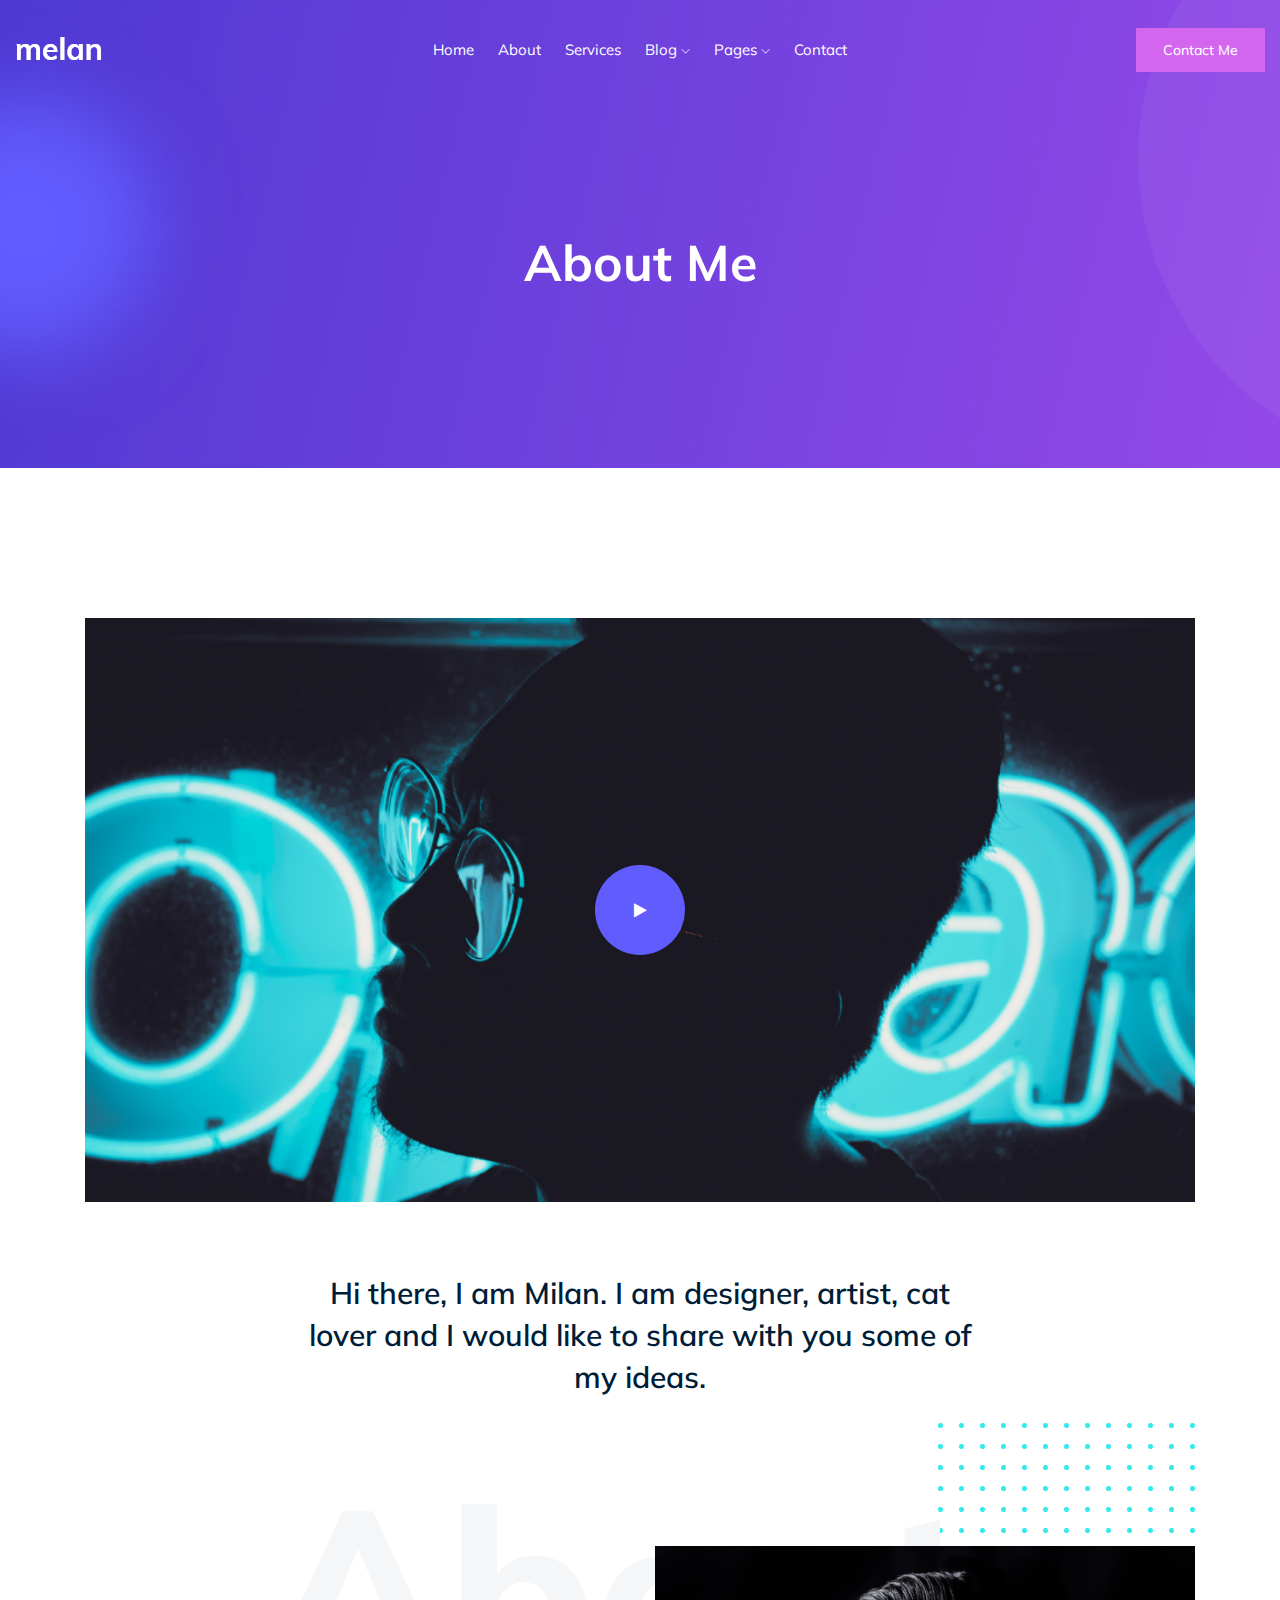
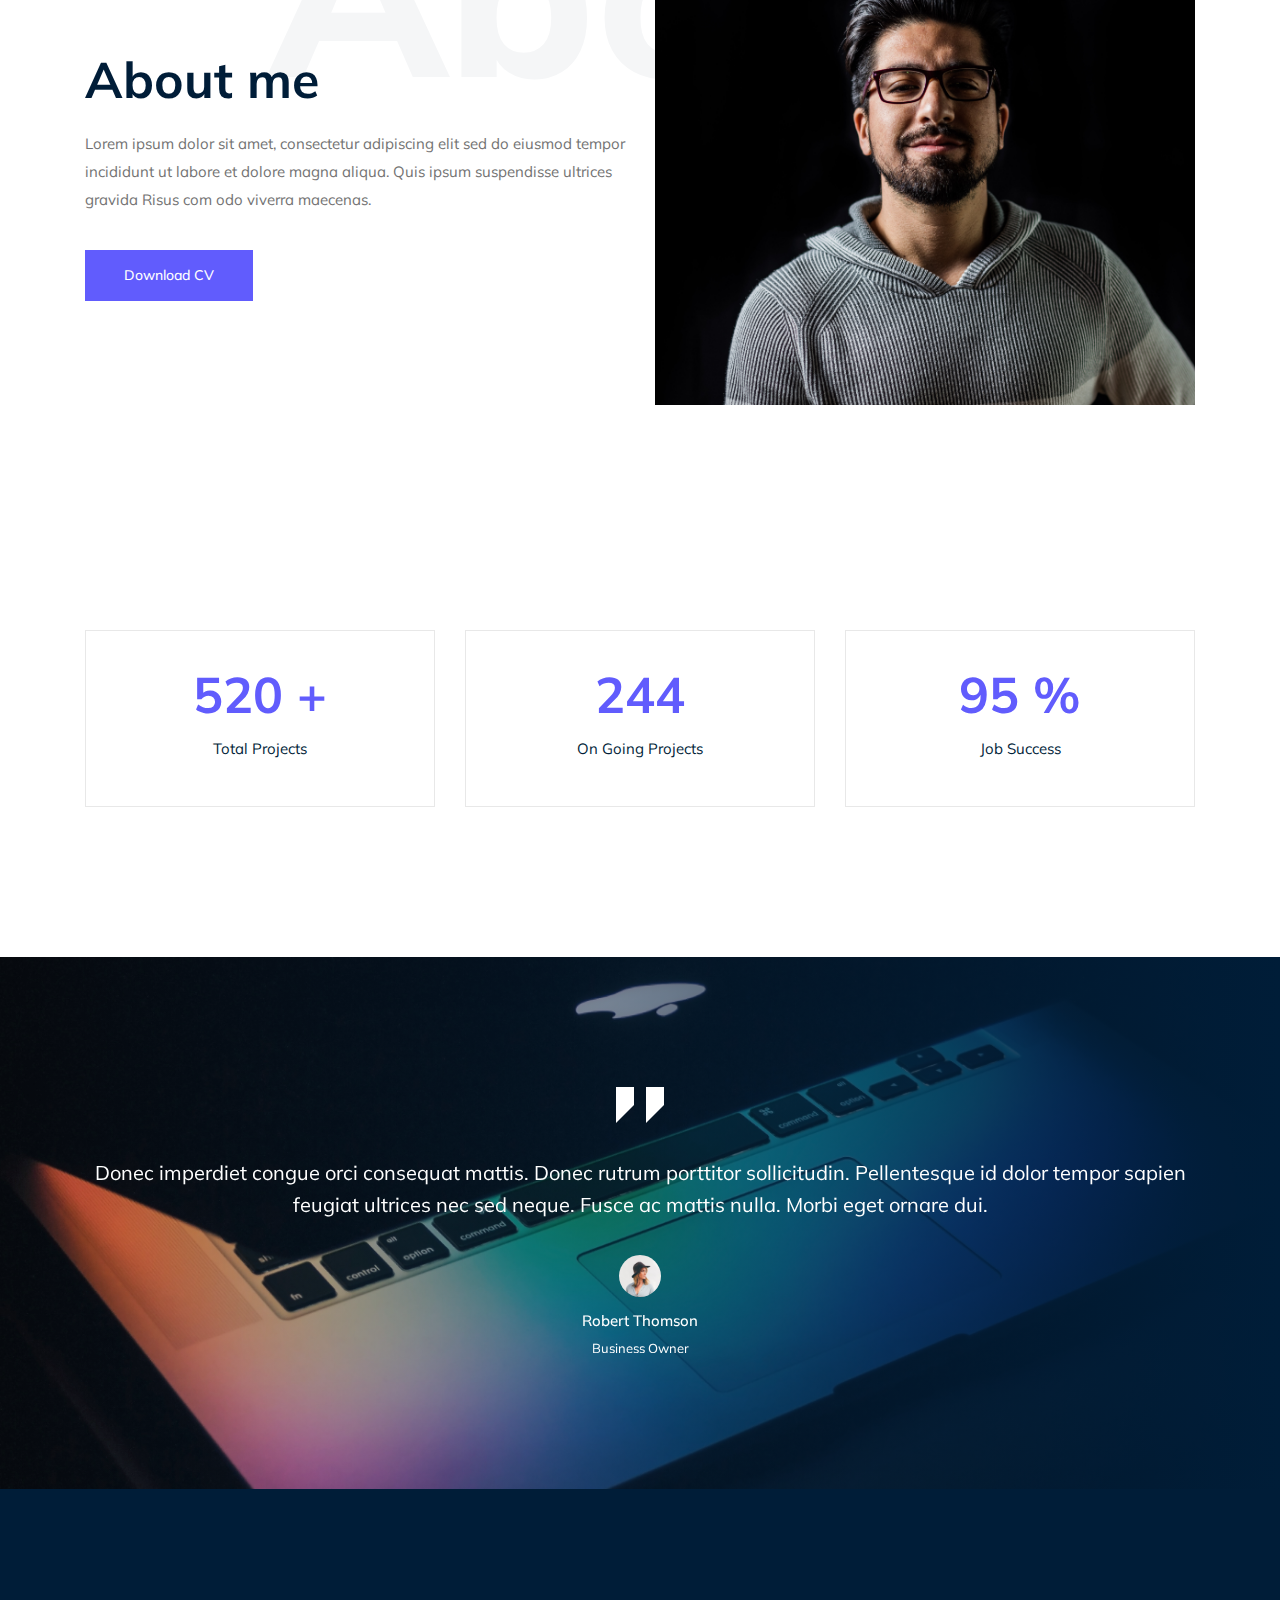
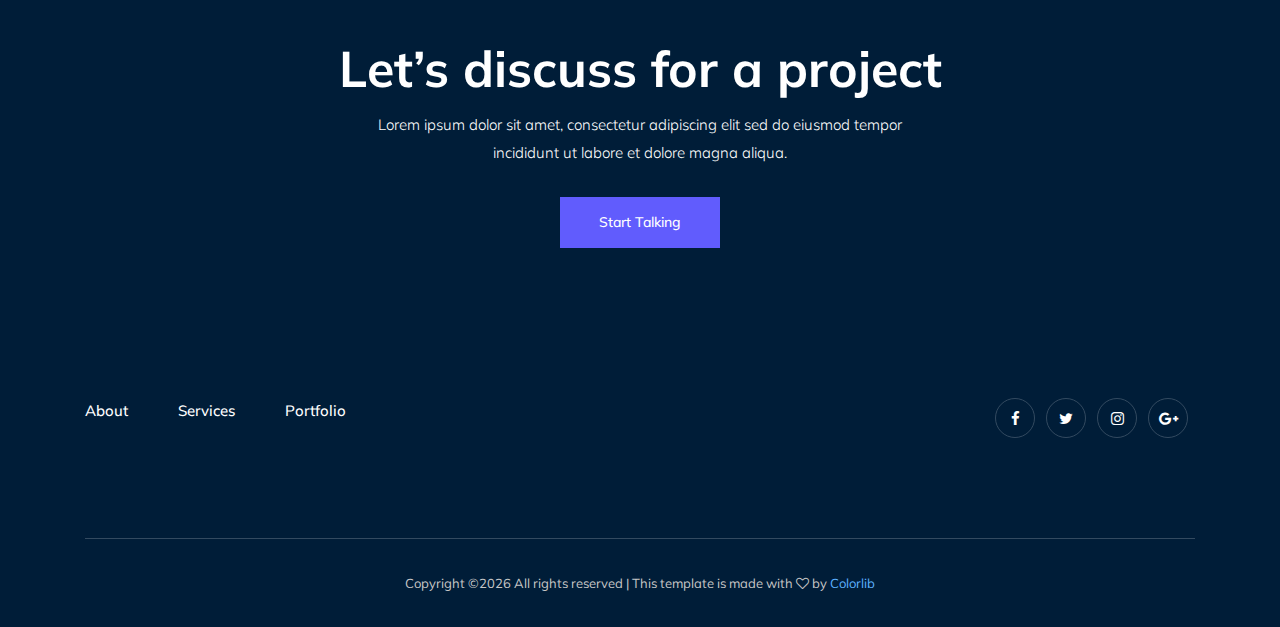
==== about.html @ 7913ae7e "First commit : No changes made" ====
<!doctype html>
<html class="no-js" lang="zxx">

<head>
    <meta charset="utf-8">
    <meta http-equiv="x-ua-compatible" content="ie=edge">
    <title>Melan</title>
    <meta name="description" content="">
    <meta name="viewport" content="width=device-width, initial-scale=1">

    <!-- <link rel="manifest" href="site.webmanifest"> -->
    <!-- Place favicon.ico in the root directory -->

    <!-- CSS here -->
    <link rel="stylesheet" href="css/bootstrap.min.css">
    <link rel="stylesheet" href="css/owl.carousel.min.css">
    <link rel="stylesheet" href="css/magnific-popup.css">
    <link rel="stylesheet" href="css/font-awesome.min.css">
    <link rel="stylesheet" href="css/themify-icons.css">
    <link rel="stylesheet" href="css/nice-select.css">
    <link rel="stylesheet" href="css/flaticon.css">
    <link rel="stylesheet" href="css/gijgo.css">
    <link rel="stylesheet" href="css/animate.min.css">
    <link rel="stylesheet" href="css/slick.css">
    <link rel="stylesheet" href="css/slicknav.css">
    <link rel="stylesheet" href="css/style.css">
    <!-- <link rel="stylesheet" href="css/responsive.css"> -->
</head>

<body>
    <!--[if lte IE 9]>
            <p class="browserupgrade">You are using an <strong>outdated</strong> browser. Please <a href="https://browsehappy.com/">upgrade your browser</a> to improve your experience and security.</p>
        <![endif]-->

    <!-- header-start -->
    <header>
        <div class="header-area ">
            <div id="sticky-header" class="main-header-area">
                <div class="container-fluid">
                    <div class="row align-items-center">
                        <div class="col-xl-3 col-lg-2">
                            <div class="logo">
                                <a href="index.html">
                                    <img src="img/logo.png" alt="">
                                </a>
                            </div>
                        </div>
                        <div class="col-xl-6 col-lg-7">
                            <div class="main-menu  d-none d-lg-block">
                                <nav>
                                    <ul id="navigation">
                                        <li><a class="active" href="index.html">home</a></li>
                                        <li><a href="about.html">About</a></li>
                                        <li><a href="services.html">Services</a></li>
                                        <li><a href="#">blog <i class="ti-angle-down"></i></a>
                                            <ul class="submenu">
                                                <li><a href="blog.html">blog</a></li>
                                                <li><a href="single-blog.html">single-blog</a></li>
                                            </ul>
                                        </li>
                                        <li><a href="#">pages <i class="ti-angle-down"></i></a>
                                            <ul class="submenu">
                                                 <li><a href="elements.html">elements</a></li>
                                            </ul>
                                        </li>
                                        <li><a href="contact.html">Contact</a></li>
                                    </ul>
                                </nav>
                            </div>
                        </div>
                        <div class="col-xl-3 col-lg-3 d-none d-lg-block">
                            <div class="Appointment">
                                <div class="book_btn d-none d-lg-block">
                                    <a  href="#">Contact Me</a>
                                </div>
                            </div>
                        </div>
                        <div class="col-12">
                            <div class="mobile_menu d-block d-lg-none"></div>
                        </div>
                    </div>

                </div>
            </div>
        </div>
    </header>
    <!-- header-end -->

    <!-- bradcam_area  -->
    <div class="bradcam_area bradcam_bg_1">
        <div class="container">
            <div class="row">
                <div class="col-xl-12">
                    <div class="bradcam_text text-center">
                        <h3>About Me</h3>
                    </div>
                </div>
            </div>
        </div>
    </div>
    <!-- /bradcam_area  -->

    <div class="video_area">
        <div class="container">
            <div class="row">
                <div class="col-xl-12">
                    <div class="video_wrap">
                        <div class="thumb">
                            <img src="img/video/video_bg.png" alt="">
                            <div class="video_icon">
                                <a class="popup-video" href="https://www.youtube.com/watch?v=1Prw90PRiJE"> <i class="fa fa-play"></i> </a>
                            </div>
                        </div>
                        <div class="video_text text-center">
                            <p>Hi there, I am Milan. I am designer, artist, cat  <br>
                                lover and I would like to share with you some of <br> 
                                my ideas.</p>
                        </div>
                    </div>
                </div>
            </div>
        </div>
    </div>


    <!-- about_me  -->
    <div class="about_me">
        <div class="about_large_title d-none d-lg-block">
                About
        </div>
        <div class="container">
            <div class="row align-items-center">
                <div class="col-xl-6 col-md-6">
                    <div class="about_e_details">
                        <h3>About me</h3>
                        <p>Lorem ipsum dolor sit amet, consectetur adipiscing elit sed do eiusmod tempor incididunt ut labore et dolore magna aliqua. Quis ipsum suspendisse ultrices gravida Risus com odo viverra maecenas.</p>
                        <div class="download_cv">
                            <a class="boxed-btn3" href="#">Download CV</a>
                        </div>
                    </div>
                </div>
                <div class="col-xl-6 col-md-6">
                    <div class="about_img">
                        <div class="color_pattern d-none d-lg-block">
                            <img src="img/about/color_grid.png" alt="">
                        </div>
                        <div class="my_Pic">
                                <img src="img/about/about.png" alt="">
                        </div>
                    </div>
                </div>
            </div>
        </div>
    </div>
    <!--/ about_me  -->

    <div class="counter_area">
        <div class="container">
            <div class="row">
                <div class="col-xl-4 col-md-4">
                    <div class="single_counter text-center">
                        <h3>
                            <span class="counter" >520 </span><span>+</span>
                        </h3>
                        <p>Total Projects</p>
                    </div>
                </div>
                <div class="col-xl-4 col-md-4">
                    <div class="single_counter text-center">
                        <h3>
                            <span class="counter">244 </span>
                        </h3>
                        <p>On Going Projects</p>
                    </div>
                </div>
                <div class="col-xl-4 col-md-4">
                    <div class="single_counter text-center">
                        <h3>
                            <span class="counter">95 </span> <span>%</span>
                        </h3>
                        <p>Job Success</p>
                    </div>
                </div>
            </div>
        </div>
    </div>
    <!-- testimonial_area  -->
    <div class="testimonial_area ">
            <div class="container">
                <div class="row">
                    <div class="col-xl-12">
                        <div class="testmonial_active owl-carousel">
                            <div class="single_carousel">
                                    <div class="single_testmonial text-center">
                                            <div class="quote">
                                                <img src="img/testmonial/quote.svg" alt="">
                                            </div>
                                            <p>Donec imperdiet congue orci consequat mattis. Donec rutrum porttitor <br> 
                                                    sollicitudin. Pellentesque id dolor tempor sapien feugiat ultrices nec sed neque.  <br>
                                                    Fusce ac mattis nulla. Morbi eget ornare dui. </p>
                                            <div class="testmonial_author">
                                                <div class="thumb">
                                                        <img src="img/testmonial/thumb.png" alt="">
                                                </div>
                                                <h3>Robert Thomson</h3>
                                                <span>Business Owner</span>
                                            </div>
                                        </div>
                            </div>
                            <div class="single_carousel">
                                    <div class="single_testmonial text-center">
                                            <div class="quote">
                                                <img src="img/testmonial/quote.svg" alt="">
                                            </div>
                                            <p>Donec imperdiet congue orci consequat mattis. Donec rutrum porttitor <br> 
                                                    sollicitudin. Pellentesque id dolor tempor sapien feugiat ultrices nec sed neque.  <br>
                                                    Fusce ac mattis nulla. Morbi eget ornare dui. </p>
                                            <div class="testmonial_author">
                                                <div class="thumb">
                                                        <img src="img/testmonial/thumb.png" alt="">
                                                </div>
                                                <h3>Robert Thomson</h3>
                                                <span>Business Owner</span>
                                            </div>
                                        </div>
                            </div>
                            <div class="single_carousel">
                                    <div class="single_testmonial text-center">
                                            <div class="quote">
                                                <img src="img/testmonial/quote.svg" alt="">
                                            </div>
                                            <p>Donec imperdiet congue orci consequat mattis. Donec rutrum porttitor <br> 
                                                    sollicitudin. Pellentesque id dolor tempor sapien feugiat ultrices nec sed neque.  <br>
                                                    Fusce ac mattis nulla. Morbi eget ornare dui. </p>
                                            <div class="testmonial_author">
                                                <div class="thumb">
                                                        <img src="img/testmonial/thumb.png" alt="">
                                                </div>
                                                <h3>Robert Thomson</h3>
                                                <span>Business Owner</span>
                                            </div>
                                        </div>
                            </div>
                        </div>
                    </div>
                </div>
            </div>
        </div>
        <!-- /testimonial_area  -->
    
    <div class="discuss_projects">
        <div class="container">
            <div class="row">
                <div class="col-xl-12">
                    <div class="project_text text-center">
                        <h3>Let’s discuss for a project</h3>
                        <p>Lorem ipsum dolor sit amet, consectetur adipiscing elit sed do eiusmod tempor <br> incididunt ut labore et dolore magna aliqua.</p>
                        <a class="boxed-btn3" href="#">Start Talking</a>
                    </div>
                </div>
            </div>
        </div>
    </div>

    <!-- footer start -->
    <footer class="footer">
        <div class="footer_top">
            <div class="container">
                <div class="row">
                    <div class="col-xl-6 col-md-6">
                        <div class="menu_links">
                            <ul>
                                <li><a href="#">About</a></li>
                                <li><a href="#">Services</a></li>
                                <li><a href="#">Portfolio</a></li>
                            </ul>
                        </div>
                    </div>
                    <div class="col-xl-6 col-md-6">
                        <div class="socail_links">
                            <ul>
                                <li><a href="#"> <i class="fa fa-facebook"></i> </a></li>
                                <li><a href="#"> <i class="fa fa-twitter"></i> </a></li>
                                <li><a href="#"> <i class="fa fa-instagram"></i> </a></li>
                                <li><a href="#"> <i class="fa fa-google-plus"></i> </a></li>
                            </ul>
                        </div>
                    </div>
                </div>
            </div>
        </div>
        <div class="copy-right_text">
            <div class="container">
                <div class="footer_border"></div>
                <div class="row">
                    <div class="col-xl-12">
                        <p class="copy_right text-center">
                            <!-- Link back to Colorlib can't be removed. Template is licensed under CC BY 3.0. -->
Copyright &copy;<script>document.write(new Date().getFullYear());</script> All rights reserved | This template is made with <i class="fa fa-heart-o" aria-hidden="true"></i> by <a href="https://colorlib.com" target="_blank">Colorlib</a>
<!-- Link back to Colorlib can't be removed. Template is licensed under CC BY 3.0. -->
                        </p>
                    </div>
                </div>
            </div>
        </div>
    </footer>
    <!--/ footer end  -->

    <!-- JS here -->
    <script src="js/vendor/modernizr-3.5.0.min.js"></script>
    <script src="js/vendor/jquery-1.12.4.min.js"></script>
    <script src="js/popper.min.js"></script>
    <script src="js/bootstrap.min.js"></script>
    <script src="js/owl.carousel.min.js"></script>
    <script src="js/isotope.pkgd.min.js"></script>
    <script src="js/ajax-form.js"></script>
    <script src="js/waypoints.min.js"></script>
    <script src="js/jquery.counterup.min.js"></script>
    <script src="js/imagesloaded.pkgd.min.js"></script>
    <script src="js/scrollIt.js"></script>
    <script src="js/jquery.scrollUp.min.js"></script>
    <script src="js/wow.min.js"></script>
    <script src="js/nice-select.min.js"></script>
    <script src="js/jquery.slicknav.min.js"></script>
    <script src="js/jquery.magnific-popup.min.js"></script>
    <script src="js/plugins.js"></script>
    <script src="js/gijgo.min.js"></script>

    <!--contact js-->
    <script src="js/contact.js"></script>
    <script src="js/jquery.ajaxchimp.min.js"></script>
    <script src="js/jquery.form.js"></script>
    <script src="js/jquery.validate.min.js"></script>
    <script src="js/mail-script.js"></script>

    <script src="js/main.js"></script>
</body>

</html>
---- css/themify-icons.css ----
@font-face {
	font-family: 'themify';
	src:url('../fonts/themify.eot?-fvbane');
	src:url('../fonts/themify.eot?#iefix-fvbane') format('embedded-opentype'),
		url('../fonts/themify.woff?-fvbane') format('woff'),
		url('../fonts/themify.ttf?-fvbane') format('truetype'),
		url('../fonts/themify.svg?-fvbane#themify') format('svg');
	font-weight: normal;
	font-style: normal;
}

[class^="ti-"], [class*=" ti-"] {
	font-family: 'themify';
	/* speak: none; */
	font-style: normal;
	font-weight: normal;
	font-variant: normal;
	text-transform: none;
	line-height: 1;

	/* Better Font Rendering =========== */
	-webkit-font-smoothing: antialiased;
	-moz-osx-font-smoothing: grayscale;
}

.ti-wand:before {
	content: "\e600";
}
.ti-volume:before {
	content: "\e601";
}
.ti-user:before {
	content: "\e602";
}
.ti-unlock:before {
	content: "\e603";
}
.ti-unlink:before {
	content: "\e604";
}
.ti-trash:before {
	content: "\e605";
}
.ti-thought:before {
	content: "\e606";
}
.ti-target:before {
	content: "\e607";
}
.ti-tag:before {
	content: "\e608";
}
.ti-tablet:before {
	content: "\e609";
}
.ti-star:before {
	content: "\e60a";
}
.ti-spray:before {
	content: "\e60b";
}
.ti-signal:before {
	content: "\e60c";
}
.ti-shopping-cart:before {
	content: "\e60d";
}
.ti-shopping-cart-full:before {
	content: "\e60e";
}
.ti-settings:before {
	content: "\e60f";
}
.ti-search:before {
	content: "\e610";
}
.ti-zoom-in:before {
	content: "\e611";
}
.ti-zoom-out:before {
	content: "\e612";
}
.ti-cut:before {
	content: "\e613";
}
.ti-ruler:before {
	content: "\e614";
}
.ti-ruler-pencil:before {
	content: "\e615";
}
.ti-ruler-alt:before {
	content: "\e616";
}
.ti-bookmark:before {
	content: "\e617";
}
.ti-bookmark-alt:before {
	content: "\e618";
}
.ti-reload:before {
	content: "\e619";
}
.ti-plus:before {
	content: "\e61a";
}
.ti-pin:before {
	content: "\e61b";
}
.ti-pencil:before {
	content: "\e61c";
}
.ti-pencil-alt:before {
	content: "\e61d";
}
.ti-paint-roller:before {
	content: "\e61e";
}
.ti-paint-bucket:before {
	content: "\e61f";
}
.ti-na:before {
	content: "\e620";
}
.ti-mobile:before {
	content: "\e621";
}
.ti-minus:before {
	content: "\e622";
}
.ti-medall:before {
	content: "\e623";
}
.ti-medall-alt:before {
	content: "\e624";
}
.ti-marker:before {
	content: "\e625";
}
.ti-marker-alt:before {
	content: "\e626";
}
.ti-arrow-up:before {
	content: "\e627";
}
.ti-arrow-right:before {
	content: "\e628";
}
.ti-arrow-left:before {
	content: "\e629";
}
.ti-arrow-down:before {
	content: "\e62a";
}
.ti-lock:before {
	content: "\e62b";
}
.ti-location-arrow:before {
	content: "\e62c";
}
.ti-link:before {
	content: "\e62d";
}
.ti-layout:before {
	content: "\e62e";
}
.ti-layers:before {
	content: "\e62f";
}
.ti-layers-alt:before {
	content: "\e630";
}
.ti-key:before {
	content: "\e631";
}
.ti-import:before {
	content: "\e632";
}
.ti-image:before {
	content: "\e633";
}
.ti-heart:before {
	content: "\e634";
}
.ti-heart-broken:before {
	content: "\e635";
}
.ti-hand-stop:before {
	content: "\e636";
}
.ti-hand-open:before {
	content: "\e637";
}
.ti-hand-drag:before {
	content: "\e638";
}
.ti-folder:before {
	content: "\e639";
}
.ti-flag:before {
	content: "\e63a";
}
.ti-flag-alt:before {
	content: "\e63b";
}
.ti-flag-alt-2:before {
	content: "\e63c";
}
.ti-eye:before {
	content: "\e63d";
}
.ti-export:before {
	content: "\e63e";
}
.ti-exchange-vertical:before {
	content: "\e63f";
}
.ti-desktop:before {
	content: "\e640";
}
.ti-cup:before {
	content: "\e641";
}
.ti-crown:before {
	content: "\e642";
}
.ti-comments:before {
	content: "\e643";
}
.ti-comment:before {
	content: "\e644";
}
.ti-comment-alt:before {
	content: "\e645";
}
.ti-close:before {
	content: "\e646";
}
.ti-clip:before {
	content: "\e647";
}
.ti-angle-up:before {
	content: "\e648";
}
.ti-angle-right:before {
	content: "\e649";
}
.ti-angle-left:before {
	content: "\e64a";
}
.ti-angle-down:before {
	content: "\e64b";
}
.ti-check:before {
	content: "\e64c";
}
.ti-check-box:before {
	content: "\e64d";
}
.ti-camera:before {
	content: "\e64e";
}
.ti-announcement:before {
	content: "\e64f";
}
.ti-brush:before {
	content: "\e650";
}
.ti-briefcase:before {
	content: "\e651";
}
.ti-bolt:before {
	content: "\e652";
}
.ti-bolt-alt:before {
	content: "\e653";
}
.ti-blackboard:before {
	content: "\e654";
}
.ti-bag:before {
	content: "\e655";
}
.ti-move:before {
	content: "\e656";
}
.ti-arrows-vertical:before {
	content: "\e657";
}
.ti-arrows-horizontal:before {
	content: "\e658";
}
.ti-fullscreen:before {
	content: "\e659";
}
.ti-arrow-top-right:before {
	content: "\e65a";
}
.ti-arrow-top-left:before {
	content: "\e65b";
}
.ti-arrow-circle-up:before {
	content: "\e65c";
}
.ti-arrow-circle-right:before {
	content: "\e65d";
}
.ti-arrow-circle-left:before {
	content: "\e65e";
}
.ti-arrow-circle-down:before {
	content: "\e65f";
}
.ti-angle-double-up:before {
	content: "\e660";
}
.ti-angle-double-right:before {
	content: "\e661";
}
.ti-angle-double-left:before {
	content: "\e662";
}
.ti-angle-double-down:before {
	content: "\e663";
}
.ti-zip:before {
	content: "\e664";
}
.ti-world:before {
	content: "\e665";
}
.ti-wheelchair:before {
	content: "\e666";
}
.ti-view-list:before {
	content: "\e667";
}
.ti-view-list-alt:before {
	content: "\e668";
}
.ti-view-grid:before {
	content: "\e669";
}
.ti-uppercase:before {
	content: "\e66a";
}
.ti-upload:before {
	content: "\e66b";
}
.ti-underline:before {
	content: "\e66c";
}
.ti-truck:before {
	content: "\e66d";
}
.ti-timer:before {
	content: "\e66e";
}
.ti-ticket:before {
	content: "\e66f";
}
.ti-thumb-up:before {
	content: "\e670";
}
.ti-thumb-down:before {
	content: "\e671";
}
.ti-text:before {
	content: "\e672";
}
.ti-stats-up:before {
	content: "\e673";
}
.ti-stats-down:before {
	content: "\e674";
}
.ti-split-v:before {
	content: "\e675";
}
.ti-split-h:before {
	content: "\e676";
}
.ti-smallcap:before {
	content: "\e677";
}
.ti-shine:before {
	content: "\e678";
}
.ti-shift-right:before {
	content: "\e679";
}
.ti-shift-left:before {
	content: "\e67a";
}
.ti-shield:before {
	content: "\e67b";
}
.ti-notepad:before {
	content: "\e67c";
}
.ti-server:before {
	content: "\e67d";
}
.ti-quote-right:before {
	content: "\e67e";
}
.ti-quote-left:before {
	content: "\e67f";
}
.ti-pulse:before {
	content: "\e680";
}
.ti-printer:before {
	content: "\e681";
}
.ti-power-off:before {
	content: "\e682";
}
.ti-plug:before {
	content: "\e683";
}
.ti-pie-chart:before {
	content: "\e684";
}
.ti-paragraph:before {
	content: "\e685";
}
.ti-panel:before {
	content: "\e686";
}
.ti-package:before {
	content: "\e687";
}
.ti-music:before {
	content: "\e688";
}
.ti-music-alt:before {
	content: "\e689";
}
.ti-mouse:before {
	content: "\e68a";
}
.ti-mouse-alt:before {
	content: "\e68b";
}
.ti-money:before {
	content: "\e68c";
}
.ti-microphone:before {
	content: "\e68d";
}
.ti-menu:before {
	content: "\e68e";
}
.ti-menu-alt:before {
	content: "\e68f";
}
.ti-map:before {
	content: "\e690";
}
.ti-map-alt:before {
	content: "\e691";
}
.ti-loop:before {
	content: "\e692";
}
.ti-location-pin:before {
	content: "\e693";
}
.ti-list:before {
	content: "\e694";
}
.ti-light-bulb:before {
	content: "\e695";
}
.ti-Italic:before {
	content: "\e696";
}
.ti-info:before {
	content: "\e697";
}
.ti-infinite:before {
	content: "\e698";
}
.ti-id-badge:before {
	content: "\e699";
}
.ti-hummer:before {
	content: "\e69a";
}
.ti-home:before {
	content: "\e69b";
}
.ti-help:before {
	content: "\e69c";
}
.ti-headphone:before {
	content: "\e69d";
}
.ti-harddrives:before {
	content: "\e69e";
}
.ti-harddrive:before {
	content: "\e69f";
}
.ti-gift:before {
	content: "\e6a0";
}
.ti-game:before {
	content: "\e6a1";
}
.ti-filter:before {
	content: "\e6a2";
}
.ti-files:before {
	content: "\e6a3";
}
.ti-file:before {
	content: "\e6a4";
}
.ti-eraser:before {
	content: "\e6a5";
}
.ti-envelope:before {
	content: "\e6a6";
}
.ti-download:before {
	content: "\e6a7";
}
.ti-direction:before {
	content: "\e6a8";
}
.ti-direction-alt:before {
	content: "\e6a9";
}
.ti-dashboard:before {
	content: "\e6aa";
}
.ti-control-stop:before {
	content: "\e6ab";
}
.ti-control-shuffle:before {
	content: "\e6ac";
}
.ti-control-play:before {
	content: "\e6ad";
}
.ti-control-pause:before {
	content: "\e6ae";
}
.ti-control-forward:before {
	content: "\e6af";
}
.ti-control-backward:before {
	content: "\e6b0";
}
.ti-cloud:before {
	content: "\e6b1";
}
.ti-cloud-up:before {
	content: "\e6b2";
}
.ti-cloud-down:before {
	content: "\e6b3";
}
.ti-clipboard:before {
	content: "\e6b4";
}
.ti-car:before {
	content: "\e6b5";
}
.ti-calendar:before {
	content: "\e6b6";
}
.ti-book:before {
	content: "\e6b7";
}
.ti-bell:before {
	content: "\e6b8";
}
.ti-basketball:before {
	content: "\e6b9";
}
.ti-bar-chart:before {
	content: "\e6ba";
}
.ti-bar-chart-alt:before {
	content: "\e6bb";
}
.ti-back-right:before {
	content: "\e6bc";
}
.ti-back-left:before {
	content: "\e6bd";
}
.ti-arrows-corner:before {
	content: "\e6be";
}
.ti-archive:before {
	content: "\e6bf";
}
.ti-anchor:before {
	content: "\e6c0";
}
.ti-align-right:before {
	content: "\e6c1";
}
.ti-align-left:before {
	content: "\e6c2";
}
.ti-align-justify:before {
	content: "\e6c3";
}
.ti-align-center:before {
	content: "\e6c4";
}
.ti-alert:before {
	content: "\e6c5";
}
.ti-alarm-clock:before {
	content: "\e6c6";
}
.ti-agenda:before {
	content: "\e6c7";
}
.ti-write:before {
	content: "\e6c8";
}
.ti-window:before {
	content: "\e6c9";
}
.ti-widgetized:before {
	content: "\e6ca";
}
.ti-widget:before {
	content: "\e6cb";
}
.ti-widget-alt:before {
	content: "\e6cc";
}
.ti-wallet:before {
	content: "\e6cd";
}
.ti-video-clapper:before {
	content: "\e6ce";
}
.ti-video-camera:before {
	content: "\e6cf";
}
.ti-vector:before {
	content: "\e6d0";
}
.ti-themify-logo:before {
	content: "\e6d1";
}
.ti-themify-favicon:before {
	content: "\e6d2";
}
.ti-themify-favicon-alt:before {
	content: "\e6d3";
}
.ti-support:before {
	content: "\e6d4";
}
.ti-stamp:before {
	content: "\e6d5";
}
.ti-split-v-alt:before {
	content: "\e6d6";
}
.ti-slice:before {
	content: "\e6d7";
}
.ti-shortcode:before {
	content: "\e6d8";
}
.ti-shift-right-alt:before {
	content: "\e6d9";
}
.ti-shift-left-alt:before {
	content: "\e6da";
}
.ti-ruler-alt-2:before {
	content: "\e6db";
}
.ti-receipt:before {
	content: "\e6dc";
}
.ti-pin2:before {
	content: "\e6dd";
}
.ti-pin-alt:before {
	content: "\e6de";
}
.ti-pencil-alt2:before {
	content: "\e6df";
}
.ti-palette:before {
	content: "\e6e0";
}
.ti-more:before {
	content: "\e6e1";
}
.ti-more-alt:before {
	content: "\e6e2";
}
.ti-microphone-alt:before {
	content: "\e6e3";
}
.ti-magnet:before {
	content: "\e6e4";
}
.ti-line-double:before {
	content: "\e6e5";
}
.ti-line-dotted:before {
	content: "\e6e6";
}
.ti-line-dashed:before {
	content: "\e6e7";
}
.ti-layout-width-full:before {
	content: "\e6e8";
}
.ti-layout-width-default:before {
	content: "\e6e9";
}
.ti-layout-width-default-alt:before {
	content: "\e6ea";
}
.ti-layout-tab:before {
	content: "\e6eb";
}
.ti-layout-tab-window:before {
	content: "\e6ec";
}
.ti-layout-tab-v:before {
	content: "\e6ed";
}
.ti-layout-tab-min:before {
	content: "\e6ee";
}
.ti-layout-slider:before {
	content: "\e6ef";
}
.ti-layout-slider-alt:before {
	content: "\e6f0";
}
.ti-layout-sidebar-right:before {
	content: "\e6f1";
}
.ti-layout-sidebar-none:before {
	content: "\e6f2";
}
.ti-layout-sidebar-left:before {
	content: "\e6f3";
}
.ti-layout-placeholder:before {
	content: "\e6f4";
}
.ti-layout-menu:before {
	content: "\e6f5";
}
.ti-layout-menu-v:before {
	content: "\e6f6";
}
.ti-layout-menu-separated:before {
	content: "\e6f7";
}
.ti-layout-menu-full:before {
	content: "\e6f8";
}
.ti-layout-media-right-alt:before {
	content: "\e6f9";
}
.ti-layout-media-right:before {
	content: "\e6fa";
}
.ti-layout-media-overlay:before {
	content: "\e6fb";
}
.ti-layout-media-overlay-alt:before {
	content: "\e6fc";
}
.ti-layout-media-overlay-alt-2:before {
	content: "\e6fd";
}
.ti-layout-media-left-alt:before {
	content: "\e6fe";
}
.ti-layout-media-left:before {
	content: "\e6ff";
}
.ti-layout-media-center-alt:before {
	content: "\e700";
}
.ti-layout-media-center:before {
	content: "\e701";
}
.ti-layout-list-thumb:before {
	content: "\e702";
}
.ti-layout-list-thumb-alt:before {
	content: "\e703";
}
.ti-layout-list-post:before {
	content: "\e704";
}
.ti-layout-list-large-image:before {
	content: "\e705";
}
.ti-layout-line-solid:before {
	content: "\e706";
}
.ti-layout-grid4:before {
	content: "\e707";
}
.ti-layout-grid3:before {
	content: "\e708";
}
.ti-layout-grid2:before {
	content: "\e709";
}
.ti-layout-grid2-thumb:before {
	content: "\e70a";
}
.ti-layout-cta-right:before {
	content: "\e70b";
}
.ti-layout-cta-left:before {
	content: "\e70c";
}
.ti-layout-cta-center:before {
	content: "\e70d";
}
.ti-layout-cta-btn-right:before {
	content: "\e70e";
}
.ti-layout-cta-btn-left:before {
	content: "\e70f";
}
.ti-layout-column4:before {
	content: "\e710";
}
.ti-layout-column3:before {
	content: "\e711";
}
.ti-layout-column2:before {
	content: "\e712";
}
.ti-layout-accordion-separated:before {
	content: "\e713";
}
.ti-layout-accordion-merged:before {
	content: "\e714";
}
.ti-layout-accordion-list:before {
	content: "\e715";
}
.ti-ink-pen:before {
	content: "\e716";
}
.ti-info-alt:before {
	content: "\e717";
}
.ti-help-alt:before {
	content: "\e718";
}
.ti-headphone-alt:before {
	content: "\e719";
}
.ti-hand-point-up:before {
	content: "\e71a";
}
.ti-hand-point-right:before {
	content: "\e71b";
}
.ti-hand-point-left:before {
	content: "\e71c";
}
.ti-hand-point-down:before {
	content: "\e71d";
}
.ti-gallery:before {
	content: "\e71e";
}
.ti-face-smile:before {
	content: "\e71f";
}
.ti-face-sad:before {
	content: "\e720";
}
.ti-credit-card:before {
	content: "\e721";
}
.ti-control-skip-forward:before {
	content: "\e722";
}
.ti-control-skip-backward:before {
	content: "\e723";
}
.ti-control-record:before {
	content: "\e724";
}
.ti-control-eject:before {
	content: "\e725";
}
.ti-comments-smiley:before {
	content: "\e726";
}
.ti-brush-alt:before {
	content: "\e727";
}
.ti-youtube:before {
	content: "\e728";
}
.ti-vimeo:before {
	content: "\e729";
}
.ti-twitter:before {
	content: "\e72a";
}
.ti-time:before {
	content: "\e72b";
}
.ti-tumblr:before {
	content: "\e72c";
}
.ti-skype:before {
	content: "\e72d";
}
.ti-share:before {
	content: "\e72e";
}
.ti-share-alt:before {
	content: "\e72f";
}
.ti-rocket:before {
	content: "\e730";
}
.ti-pinterest:before {
	content: "\e731";
}
.ti-new-window:before {
	content: "\e732";
}
.ti-microsoft:before {
	content: "\e733";
}
.ti-list-ol:before {
	content: "\e734";
}
.ti-linkedin:before {
	content: "\e735";
}
.ti-layout-sidebar-2:before {
	content: "\e736";
}
.ti-layout-grid4-alt:before {
	content: "\e737";
}
.ti-layout-grid3-alt:before {
	content: "\e738";
}
.ti-layout-grid2-alt:before {
	content: "\e739";
}
.ti-layout-column4-alt:before {
	content: "\e73a";
}
.ti-layout-column3-alt:before {
	content: "\e73b";
}
.ti-layout-column2-alt:before {
	content: "\e73c";
}
.ti-instagram:before {
	content: "\e73d";
}
.ti-google:before {
	content: "\e73e";
}
.ti-github:before {
	content: "\e73f";
}
.ti-flickr:before {
	content: "\e740";
}
.ti-facebook:before {
	content: "\e741";
}
.ti-dropbox:before {
	content: "\e742";
}
.ti-dribbble:before {
	content: "\e743";
}
.ti-apple:before {
	content: "\e744";
}
.ti-android:before {
	content: "\e745";
}
.ti-save:before {
	content: "\e746";
}
.ti-save-alt:before {
	content: "\e747";
}
.ti-yahoo:before {
	content: "\e748";
}
.ti-wordpress:before {
	content: "\e749";
}
.ti-vimeo-alt:before {
	content: "\e74a";
}
.ti-twitter-alt:before {
	content: "\e74b";
}
.ti-tumblr-alt:before {
	content: "\e74c";
}
.ti-trello:before {
	content: "\e74d";
}
.ti-stack-overflow:before {
	content: "\e74e";
}
.ti-soundcloud:before {
	content: "\e74f";
}
.ti-sharethis:before {
	content: "\e750";
}
.ti-sharethis-alt:before {
	content: "\e751";
}
.ti-reddit:before {
	content: "\e752";
}
.ti-pinterest-alt:before {
	content: "\e753";
}
.ti-microsoft-alt:before {
	content: "\e754";
}
.ti-linux:before {
	content: "\e755";
}
.ti-jsfiddle:before {
	content: "\e756";
}
.ti-joomla:before {
	content: "\e757";
}
.ti-html5:before {
	content: "\e758";
}
.ti-flickr-alt:before {
	content: "\e759";
}
.ti-email:before {
	content: "\e75a";
}
.ti-drupal:before {
	content: "\e75b";
}
.ti-dropbox-alt:before {
	content: "\e75c";
}
.ti-css3:before {
	content: "\e75d";
}
.ti-rss:before {
	content: "\e75e";
}
.ti-rss-alt:before {
	content: "\e75f";
}
---- css/nice-select.css ----
.nice-select {
  -webkit-tap-highlight-color: transparent;
  background-color: #fff;
  border-radius: 5px;
  border: solid 1px #e8e8e8;
  box-sizing: border-box;
  clear: both;
  cursor: pointer;
  display: block;
  float: left;
  font-family: inherit;
  font-size: 14px;
  font-weight: normal;
  height: 42px;
  line-height: 40px;
  outline: none;
  padding-left: 18px;
  padding-right: 30px;
  position: relative;
  text-align: left !important;
  -webkit-transition: all 0.2s ease-in-out;
  transition: all 0.2s ease-in-out;
  -webkit-user-select: none;
     -moz-user-select: none;
      -ms-user-select: none;
          user-select: none;
  white-space: nowrap;
  width: auto; }
  .nice-select:hover {
    border-color: #dbdbdb; }
  .nice-select:active, .nice-select.open, .nice-select:focus {
    border-color: #999; }


  .nice-select.disabled {
    border-color: #ededed;
    color: #999;
    pointer-events: none; }
    .nice-select.disabled:after {
      border-color: #cccccc; }
  .nice-select.wide {
    width: 100%; }
    .nice-select.wide .list {
      left: 0 !important;
      right: 0 !important; }
  .nice-select.right {
    float: right; }
    .nice-select.right .list {
      left: auto;
      right: 0; }
  .nice-select.small {
    font-size: 12px;
    height: 36px;
    line-height: 34px; }
    .nice-select.small:after {
      height: 4px;
      width: 4px; }
    .nice-select.small .option {
      line-height: 34px;
      min-height: 34px; }
  .nice-select .list {
    background-color: #fff;
    border-radius: 5px;
    box-shadow: 0 0 0 1px rgba(68, 68, 68, 0.11);
    box-sizing: border-box;
    margin-top: 4px;
    opacity: 0;
    overflow: hidden;
    padding: 0;
    pointer-events: none;
    position: absolute;
    top: 100%;
    left: 0;
    -webkit-transform-origin: 50% 0;
        -ms-transform-origin: 50% 0;
            transform-origin: 50% 0;
    -webkit-transform: scale(0.75) translateY(-21px);
        -ms-transform: scale(0.75) translateY(-21px);
            transform: scale(0.75) translateY(-21px);
    -webkit-transition: all 0.2s cubic-bezier(0.5, 0, 0, 1.25), opacity 0.15s ease-out;
    transition: all 0.2s cubic-bezier(0.5, 0, 0, 1.25), opacity 0.15s ease-out;
    z-index: 9; }
    .nice-select .list:hover .option:not(:hover) {
      background-color: transparent !important; }
  .nice-select .option {
    cursor: pointer;
    font-weight: 400;
    line-height: 40px;
    list-style: none;
    min-height: 40px;
    outline: none;
    padding-left: 18px;
    padding-right: 29px;
    text-align: left;
    -webkit-transition: all 0.2s;
    transition: all 0.2s; }
    .nice-select .option:hover, .nice-select .option.focus, .nice-select .option.selected.focus {
      background-color: #f6f6f6; }
    .nice-select .option.selected {
      font-weight: bold; }
    .nice-select .option.disabled {
      background-color: transparent;
      color: #999;
      cursor: default; }

.no-csspointerevents .nice-select .list {
  display: none; }

.no-csspointerevents .nice-select.open .list {
  display: block; }





  /* ,,,,,,,,,,,,,,,, */


  .nice-select:after {
    content: "\e64b";
    display: block;
    height: 5px;
    margin-top: -5px;
    pointer-events: none;
    position: absolute;
    right: 30px;
    top: 8px;
    transition: all 0.15s ease-in-out;
    width: 5px;
    font-family: 'themify';
    color: #ddd; }

    .nice-select.open:after {
 }
    .nice-select.open .list {
      opacity: 1;
      pointer-events: auto;
      -webkit-transform: scale(1) translateY(0);
          -ms-transform: scale(1) translateY(0);
              transform: scale(1) translateY(0); }
---- css/flaticon.css ----
/*
  	Flaticon icon font: Flaticon
  	Creation date: 07/09/2019 08:07
  	*/

	  @font-face {
		font-family: "Flaticon";
		src: url("../fonts/Flaticon.eot");
		src: url("../fonts/Flaticon.eot");
		src: url("../fonts/Flaticon.eot?#iefix") format("embedded-opentype"),
			 url("../fonts/Flaticon.woff2") format("woff2"),
			 url("../fonts/Flaticon.woff") format("woff"),
			 url("../fonts/Flaticon.ttf") format("truetype"),
			 url("../fonts/Flaticon.svg#Flaticon") format("svg");
		font-weight: normal;
		font-style: normal;
	  }
	  
	  @media screen and (-webkit-min-device-pixel-ratio:0) {
		@font-face {
		  font-family: "Flaticon";
		  src: url("./Flaticon.svg#Flaticon") format("svg");
		}
	  }
	  
	  [class^="flaticon-"]:before, [class*=" flaticon-"]:before,
	  [class^="flaticon-"]:after, [class*=" flaticon-"]:after {   
		font-family: Flaticon;
			  font-size: 20px;
	  font-style: normal;
	  margin-left: 20px;
	  }
	  
	.flaticon-legal-paper:before {
		content: "\e001";
	}
	.flaticon-case:before {
		content: "\e002";
	}
	.flaticon-survey:before {
		content: "\e003";
	}
	.flaticon-bar-chart:before {
		content: "\e004";
	}
	.flaticon-controls:before {
		content: "\e005";
	}
	.flaticon-puzzle:before {
		content: "\e006";
	}
	.flaticon-right:before {
		content: "\e007";
	}
---- css/gijgo.css ----
.gj-button {
    background-color: #f5f5f5;
    border: 1px solid #ddd;
    color: #000;
    border-radius: 3px;
    padding: 6px 10px;
    cursor: pointer;
}

.gj-unselectable {
    -webkit-touch-callout: none;
    -webkit-user-select: none;
    -khtml-user-select: none;
    -moz-user-select: none;
    -ms-user-select: none;
    user-select: none;
}

.gj-row {
    display: -webkit-box;
    display: -ms-flexbox;
    display: flex;
    -ms-flex-wrap: wrap;
    flex-wrap: wrap;
}

.gj-margin-left-5 {
    margin-left: 5px;
}

.gj-margin-left-10 {
    margin-left: 10px;
}

.gj-width-full {
    width: 100%;
}

.gj-cursor-pointer {
    cursor: pointer;
}

.gj-text-align-center {
    text-align: center;
}

.gj-font-size-16 {
    font-size: 16px;
}

.gj-hidden {
    display: none;
}

/** Material Design */
.gj-button-md {
    background: 0 0;
    border: none;
    border-radius: 2px;
    color: rgba(0, 0, 0, 0.87);
    position: relative;
    height: 36px;
    margin: 0;
    min-width: 64px;
    padding: 0 16px;
    display: inline-block;
    font-family: "Roboto","Helvetica","Arial",sans-serif;
    font-size: 1rem;
    font-weight: 500;
    text-transform: uppercase;
    letter-spacing: 0;
    overflow: hidden;
    will-change: box-shadow;
    transition: box-shadow .2s cubic-bezier(.4,0,1,1),background-color .2s cubic-bezier(.4,0,.2,1),color .2s cubic-bezier(.4,0,.2,1);
    outline: none;
    cursor: pointer;
    text-decoration: none;
    text-align: center;
    line-height: 36px;
    vertical-align: middle;
    overflow: hidden;
    -webkit-user-select: none;
    -moz-user-select: none;
    -ms-user-select: none;
    user-select: none;
}

.gj-button-md:hover {
    background-color: rgba(158,158,158,.2);
}

.gj-button-md:disabled {
    color: rgba(0,0,0,.26);
    background: 0 0;
}

.gj-button-md .material-icons,
.gj-button-md .gj-icon {
    vertical-align: middle;
    /*font-size: 1.3rem;
    margin-right: 4px;*/
}

.gj-button-md.gj-button-md-icon {
    width: 24px;
    height: 31px;
    min-width: 24px;
    padding: 0px;
    display: table;
}

.gj-button-md.gj-button-md-icon .material-icons,
.gj-button-md.gj-button-md-icon .gj-icon {
    display: table-cell;
    margin-right: 0px;
    width: 24px;
    height: 24px;
}

.gj-button-md.active {
    background-color: rgba(158,158,158,.4);
}

.gj-button-md-group {
    position: relative;
    display: inline-block;
    vertical-align: middle;
}

.gj-textbox-md {
    border: none;
    border-bottom: 1px solid rgba(0,0,0,.42);
    display: block;
    font-family: "Helvetica","Arial",sans-serif;
    font-size: 16px;
    line-height: 16px;
    padding: 4px 0px;
    margin: 0;
    width: 100%;
    background: 0 0;
    text-align: left;
    color: rgba(0,0,0,.87);
}

.gj-textbox-md:focus,
.gj-textbox-md:active {
    border-bottom: 2px solid rgba(0,0,0,.42);
    outline: none;
}

.gj-textbox-md::placeholder {
    color: #8e8e8e;
}

.gj-textbox-md:-ms-input-placeholder {
    color: #8e8e8e;
}

.gj-textbox-md::-ms-input-placeholder {
    color: #8e8e8e;
}

.gj-md-spacer-24 {
    min-width: 24px;
    width: 24px;
    display: inline-block;
}

.gj-md-spacer-32 {
    min-width: 32px;
    width: 32px;
    display: inline-block;
}

.gj-modal {
    position: fixed;
    top: 0;
    right: 0;
    bottom: 0;
    left: 0;
    z-index: 1203;
    display: none;
    overflow: hidden;
    -webkit-overflow-scrolling: touch;
    outline: 0;
    background-color: rgba(0, 0, 0, 0.54118);
    transition: 200ms ease opacity;
    will-change: opacity;
}

/* List */
ul.gj-list li [data-role="wrapper"] {
    display: table;
    width: 100%;
}

ul.gj-list li [data-role="checkbox"] {
    display: table-cell;
    vertical-align:middle;
    text-align:center;
}

ul.gj-list li [data-role="image"] {
    display: table-cell;
    vertical-align:middle;
    text-align:center;
}

ul.gj-list li [data-role="display"] {
    display: table-cell;
    vertical-align:middle;
    cursor: pointer;
}

ul.gj-list li [data-role="display"]:empty:before {
  content: "\200b"; /* unicode zero width space character */
}

/* List - Bootstrap */
ul.gj-list-bootstrap {
    padding-left: 0px;
    margin-bottom: 0px;
}

ul.gj-list-bootstrap li {
    padding: 0px;
}

ul.gj-list-bootstrap li [data-role="wrapper"] {
    padding: 0px 10px;
}

ul.gj-list-bootstrap li [data-role="checkbox"] {
    width: 24px;
    padding: 3px;
}

ul.gj-list-bootstrap li [data-role="image"] {
    width: 24px;
    height: 24px;
}

ul.gj-list-bootstrap li [data-role="display"] {
    padding: 8px 0px 8px 4px;
}

.list-group-item.active ul li, .list-group-item.active:focus ul li, .list-group-item.active:hover ul li {
    text-shadow: none;
    color:initial;
}

/* List - Material Design */
ul.gj-list-md {
    padding: 0px;
    list-style: none;
    list-style-type: none;
    line-height: 24px;
    letter-spacing: 0;
    color: #616161; /* Gray 700 */
}

ul.gj-list-md li {
    display: list-item;
    list-style-type: none;
    padding: 0px;
    min-height: unset;
    box-sizing: border-box;
    align-items: center;
    cursor: default;
    overflow: hidden;

    font-family: "Roboto","Helvetica","Arial",sans-serif;
    font-size: 16px;
    font-weight: 400;
    letter-spacing: .04em;
    line-height: 1;
    
    -webkit-flex-direction: row;
    -ms-flex-direction: row;
    flex-direction: row;
    -webkit-flex-wrap: nowrap;
    -ms-flex-wrap: nowrap;
    flex-wrap: nowrap;
}

ul.gj-list-md li [data-role="checkbox"] {
    height: 24px;
    width: 24px;
}

ul.gj-list-md li [data-role="image"] {
    height: 24px;
    width: 24px;
}

ul.gj-list-md li [data-role="display"] {
    padding: 8px 0px 8px 5px;
    order: 0;
    flex-grow: 2;
    text-decoration: none;
    box-sizing: border-box;
    align-items: center;
    text-align: left;
    color: rgba(0,0,0,.87);
}

ul.gj-list-md li.disabled>[data-role="wrapper"]>[data-role="display"] {
    color: #9E9E9E; /* Gray 500 */
}

.gj-list-md-active {
    background: #e0e0e0;
    color: #3f51b5;
}


/* Picker */
.gj-picker {
    position: absolute;
    z-index: 1203;
    background-color: #fff;
}

.gj-picker .selected {
    color: #fff;
}

/* Material Design */
.gj-picker-md {
    font-family: "Roboto","Helvetica","Arial",sans-serif;
    font-size: 16px;
    font-weight: 400;
    letter-spacing: .04em;
    line-height: 1;
    color: rgba(0,0,0,.87);
    border: 1px solid #E0E0E0;
}

.gj-modal .gj-picker-md {
    border: 0px;
}

.gj-picker-md [role="header"] {
    color: rgba(255, 255, 255, 0.54);
    display: flex;
    background: #2196f3;
    align-items: baseline;
    user-select: none;
    justify-content: center;
}

.gj-picker-md [role="footer"] {
    float: right;
    padding: 10px;
}

.gj-picker-md [role="footer"] button.gj-button-md {
    color: #2196f3;
    font-weight: bold;
    font-size: 13px;
}

/* Bootstrap */
.gj-picker-bootstrap {
    border-radius: 4px;
    border: 1px solid #E0E0E0;
}

.gj-picker-bootstrap .selected {
    color: #888;
}

.gj-picker-bootstrap [role="header"] {
    background: #eee;
    color: #AAA;
}
@font-face {
    font-family: 'gijgo-material';
    src: url('../fonts/gijgo-material.eot?235541');
    src: url('../fonts/gijgo-material.eot?235541#iefix') format('embedded-opentype'), url('../fonts/gijgo-material.ttf?235541') format('truetype'), url('../fonts/gijgo-material.woff?235541') format('woff'), url('../fonts/gijgo-material.svg?235541#gijgo-material') format('svg');
    font-weight: normal;
    font-style: normal;
}

.gj-icon {
    /* use !important to prevent issues with browser extensions that change fonts */
    font-family: 'gijgo-material' !important;
    font-size: 24px;
    speak: none;
    font-style: normal;
    font-weight: normal;
    font-variant: normal;
    text-transform: none;
    line-height: 1;
    /* Enable Ligatures ================ */
    letter-spacing: 0;
    -webkit-font-feature-settings: "liga";
    -moz-font-feature-settings: "liga=1";
    -moz-font-feature-settings: "liga";
    -ms-font-feature-settings: "liga" 1;
    font-feature-settings: "liga";
    -webkit-font-variant-ligatures: discretionary-ligatures;
    font-variant-ligatures: discretionary-ligatures;
    /* Better Font Rendering =========== */
    -webkit-font-smoothing: antialiased;
    -moz-osx-font-smoothing: grayscale;
}

.gj-icon.undo:before {
    content: "\e900";
}

.gj-icon.vertical-align-top:before {
    content: "\e901";
}

.gj-icon.vertical-align-center:before {
    content: "\e902";
}

.gj-icon.vertical-align-bottom:before {
    content: "\e903";
}

.gj-icon.arrow-dropup:before {
    content: "\e904";
}

.gj-icon.clock:before {
    content: "\e905";
}

.gj-icon.refresh:before {
    content: "\e906";
}

.gj-icon.last-page:before {
    content: "\e907";
}

.gj-icon.first-page:before {
    content: "\e908";
}

.gj-icon.cancel:before {
    content: "\e909";
}

.gj-icon.clear:before {
    content: "\e90a";
}

.gj-icon.check-circle:before {
    content: "\e90b";
}

.gj-icon.delete:before {
    content: "\e90c";
}

.gj-icon.arrow-upward:before {
    content: "\e90d";
}

.gj-icon.arrow-forward:before {
    content: "\e90e";
}

.gj-icon.arrow-downward:before {
    content: "\e90f";
}

.gj-icon.arrow-back:before {
    content: "\e910";
}

.gj-icon.list-numbered:before {
    content: "\e911";
}

.gj-icon.list-bulleted:before {
    content: "\e912";
}

.gj-icon.indent-increase:before {
    content: "\e913";
}

.gj-icon.indent-decrease:before {
    content: "\e914";
}

.gj-icon.redo:before {
    content: "\e915";
}

.gj-icon.align-right:before {
    content: "\e916";
}

.gj-icon.align-left:before {
    content: "\e917";
}

.gj-icon.align-justify:before {
    content: "\e918";
}

.gj-icon.align-center:before {
    content: "\e919";
}

.gj-icon.strikethrough:before {
    content: "\e91a";
}

.gj-icon.italic:before {
    content: "\e91b";
}

.gj-icon.underlined:before {
    content: "\e91c";
}

.gj-icon.bold:before {
    content: "\e91d";
}

.gj-icon.arrow-dropdown:before {
    content: "\e91e";
}

.gj-icon.done:before {
    content: "\e91f";
}

.gj-icon.pencil:before {
    content: "\e920";
}

.gj-icon.minus:before {
    content: "\e921";
}

.gj-icon.plus:before {
    content: "\e922";
}

.gj-icon.chevron-up:before {
    content: "\e923";
}

.gj-icon.chevron-right:before {
    content: "\e924";
}

.gj-icon.chevron-down:before {
    content: "\e925";
}

.gj-icon.chevron-left:before {
    content: "\e926";
}

.gj-icon.event:before {
    content: "\e927";
}
.gj-draggable {
    cursor: move;
}
.gj-resizable-handle {
    position: absolute;
    font-size: 0.1px;
    display: block;
    -ms-touch-action: none;
    touch-action: none;
    z-index: 1203;
}

.gj-resizable-n {
    cursor: n-resize;
    height: 7px;
    width: 100%;
    top: -5px;
    left: 0;
}
.gj-resizable-e {
    cursor: e-resize;
    width: 7px;
    right: -5px;
    top: 0;
    height: 100%;
}
.gj-resizable-s {
    cursor: s-resize;
    height: 7px;
    width: 100%;
    bottom: -5px;
    left: 0;
}
.gj-resizable-w {
	cursor: w-resize;
	width: 7px;
	left: -5px;
	top: 0;
	height: 100%;
}
.gj-resizable-se {
	cursor: se-resize;
	width: 12px;
	height: 12px;
	right: 1px;
	bottom: 1px;
}
.gj-resizable-sw {
	cursor: sw-resize;
	width: 9px;
	height: 9px;
	left: -5px;
	bottom: -5px;
}
.gj-resizable-nw {
	cursor: nw-resize;
	width: 9px;
	height: 9px;
	left: -5px;
	top: -5px;
}
.gj-resizable-ne {
	cursor: ne-resize;
	width: 9px;
	height: 9px;
	right: -5px;
	top: -5px;
}

.gj-dialog-footer {
    position: absolute;
    bottom: 0px;
    width: 100%;
    margin-top: 0px;
}

.gj-dialog-scrollable [data-role="body"] {
    overflow-x: hidden;
    overflow-y: scroll;
}

/** Bootstrap 3 **/
.gj-dialog-bootstrap {
    overflow: hidden;
    z-index: 1202;
}

.gj-dialog-bootstrap [data-role="title"] {
    display: inline;
}
.gj-dialog-bootstrap [data-role="close"] {
    line-height: 1.42857143;
}

/** Bootstrap 4 **/
.gj-dialog-bootstrap4 {
    overflow: hidden;
    z-index: 1202;
}

.gj-dialog-bootstrap4 [data-role="title"] {
    display: inline;
}
.gj-dialog-bootstrap4 [data-role="close"] {
    line-height: 1.5;
}

/** Material Design **/
.gj-dialog-md {
    background-color: #FFF;
    overflow: hidden;
    border: none;
    box-shadow: 0 11px 15px -7px rgba(0,0,0,.2), 0 24px 38px 3px rgba(0,0,0,.14), 0 9px 46px 8px rgba(0,0,0,.12);
    box-sizing: border-box;
    position: relative;
    display: -webkit-box;
    display: -webkit-flex;
    display: -ms-flexbox;
    display: flex;
    -webkit-box-orient: vertical;
    -webkit-box-direction: normal;
    -webkit-flex-direction: column;
    -ms-flex-direction: column;
    flex-direction: column;
    -webkit-background-clip: padding-box;
    background-clip: padding-box;
    outline: 0;
    z-index: 1202;
}

.gj-dialog-md-header {
    padding: 24px 24px 0px 24px;
    font-family: "Roboto","Helvetica","Arial",sans-serif;
}

.gj-dialog-md-title {
    margin: 0;
    font-weight: 400;
    display: inline;
    line-height: 28px;
    font-size: 20px;
}

.gj-dialog-md-close {
    -webkit-appearance: none;
    padding: 0;
    cursor: pointer;
    background: 0 0;
    border: 0;
    float: right;
    line-height: 28px;
    font-size: 28px;
}

.gj-dialog-md-body {
    padding: 20px 24px 24px 24px;
    color: rgba(0,0,0,.54);
    font-family: "Helvetica","Arial",sans-serif;
    font-size: 14px;
    font-weight: 400;
    line-height: 20px;
}

.gj-dialog-md-footer {
    padding: 8px 8px 8px 24px;
    display: -webkit-flex;
    display: -ms-flexbox;
    display: flex;
    -webkit-flex-direction: row-reverse;
    -ms-flex-direction: row-reverse;
    flex-direction: row-reverse;
    -webkit-flex-wrap: wrap;
    -ms-flex-wrap: wrap;
    flex-wrap: wrap;

    box-sizing: border-box;
}

.gj-dialog-md-footer>*:first-child {
    margin-right: 0;
}

.gj-dialog-md-footer>* {
    margin-right: 8px;
    height: 36px;
}
DIV.gj-grid-wrapper {
    margin: auto;
    position: relative;
    clear:both;
    z-index: 1;
}

TABLE.gj-grid {
    margin: auto;    
    border-collapse: collapse;
    width: 100%;
    table-layout: fixed;
}

TABLE.gj-grid THEAD TH [data-role="selectAll"] {
    margin: auto;
}

TABLE.gj-grid THEAD TH [data-role="title"] {
    display: inline-block;
}

TABLE.gj-grid THEAD TH [data-role="sorticon"] {
    display: inline-block;
}

TABLE.gj-grid THEAD TH {
    overflow: hidden;
    text-overflow: ellipsis;
}

TABLE.gj-grid.autogrow-header-row THEAD TH {
    overflow: auto;
    text-overflow: initial;
    white-space: pre-wrap;
    -ms-word-break: break-word;
    word-break: break-word;
}

TABLE.gj-grid > tbody > tr > td {
    overflow: hidden;
    position: relative;
}

table.gj-grid tbody div[data-role="display"] {
    vertical-align: middle;
    text-indent: 0;
    white-space: pre-wrap;
    -ms-word-break: break-word;
    word-break: break-word;
}

table.gj-grid.fixed-body-rows tbody div[data-role="display"] {
    overflow: hidden;
    text-overflow: ellipsis;
    white-space: nowrap;
    -ms-word-break: initial;
    word-break: initial;
}

table.gj-grid tfoot DIV[data-role="display"] {
    vertical-align: middle;
    text-indent: 0;
    display: flex;
}

TABLE.gj-grid .fa {
    padding: 2px;
}

TABLE.gj-grid > tbody > tr > td > div {
    padding: 2px;
    overflow: hidden;
}

DIV.gj-grid-wrapper DIV.gj-grid-loading-cover
{
    background: #BBBBBB;
    opacity: 0.5;
    position: absolute;
    vertical-align: middle;
}

DIV.gj-grid-wrapper DIV.gj-grid-loading-text
{
    position: absolute;
    font-weight: bold;
}

/* Bootstrap Theme */
table.gj-grid-bootstrap thead th {
    background-color: #f5f5f5;
    vertical-align:middle;
}

table.gj-grid-bootstrap thead th [data-role="sorticon"] {
    margin-left: 5px;
}

table.gj-grid-bootstrap thead th [data-role="sorticon"] i.gj-icon,
table.gj-grid-bootstrap thead th [data-role="sorticon"] i.material-icons {
    position: absolute;
    font-size: 20px;
    top: 15px;
}

table.gj-grid-bootstrap tbody tr td div[data-role="display"] {
    padding: 0px;
}

.gj-grid-bootstrap-4 .gj-checkbox-bootstrap {
    display: inline-block;
    padding-top: 2px;
}

.gj-grid-bootstrap-4 tbody tr.active {
    background-color: rgba(0,0,0,.075);
}

/* Material Design Theme */
.gj-grid-md {
    position: relative;
    border: 1px solid #e0e0e0;
    border-collapse: collapse;
    white-space: nowrap;
    font-size: 13px;
    font-family: "Roboto","Helvetica","Arial",sans-serif;
    background-color: #fff;
}

.gj-grid-md td:first-of-type, .gj-grid-md th:first-of-type {
    padding-left: 24px;
}

.gj-grid-md th {
    position: relative;
    vertical-align: bottom;
    font-weight: 700;
    line-height: 31px;
    letter-spacing: 0;
    height: 56px;
    font-size: 12px;
    color: rgba(0,0,0,.54);
    padding-bottom: 8px;
    box-sizing: border-box;
    padding: 12px 18px;
    text-align: right;
}

.gj-grid-md td {
    position: relative;
    height: 48px;
    border-top: 1px solid #e0e0e0;
    border-bottom: 1px solid #e0e0e0;
    padding: 12px 18px;
    box-sizing: border-box;
    text-align: left;
    color: rgba(0,0,0,.87);
}

.gj-grid-md tbody tr {
    position: relative;
    height: 48px;
    transition-duration: .28s;
    transition-timing-function: cubic-bezier(.4,0,.2,1);
    transition-property: background-color;
}

.gj-grid-md tbody tr:hover {
    background-color: #EEEEEE; /* Gray 200 */
}

.gj-grid-md tbody tr.gj-grid-md-select {
    background-color: #F5F5F5; /* Grey 100 */
}


table.gj-grid-md thead th [data-role="sorticon"] {
    margin-left: 5px;
}

table.gj-grid-md thead th [data-role="sorticon"] i.gj-icon,
table.gj-grid-md thead th [data-role="sorticon"] i.material-icons {
    position: absolute;
    font-size: 16px;
    top: 19px;
}

table.gj-grid-md thead th.gj-grid-select-all {
    padding-bottom: 3px;
}
/* Hide all prioritized columns by default */
@media only all {
	th.display-1120,
	td.display-1120,
	th.display-960,
	td.display-960,
	th.display-800,
	td.display-800,
	th.display-640,
	td.display-640,
	th.display-480,
	td.display-480,
	th.display-320,
	td.display-320 {
		display: none;
	}
}

/* Show at 320px (20em x 16px) */
@media screen and (min-width: 20em) {
	TABLE.gj-grid-bootstrap th.display-320,
	TABLE.gj-grid-bootstrap td.display-320 {
		display: table-cell;
	}
}
/* Show at 480px (30em x 16px) */
@media screen and (min-width: 30em) {
	TABLE.gj-grid-bootstrap th.display-480,
	TABLE.gj-grid-bootstrap td.display-480 {
		display: table-cell;
	}
}
/* Show at 640px (40em x 16px) */
@media screen and (min-width: 40em) {
	TABLE.gj-grid-bootstrap th.display-640,
	TABLE.gj-grid-bootstrap td.display-640 {
		display: table-cell;
	}
}
/* Show at 800px (50em x 16px) */
@media screen and (min-width: 50em) {
	TABLE.gj-grid-bootstrap th.display-800,
	TABLE.gj-grid-bootstrap td.display-800 {
		display: table-cell;
	}
}
/* Show at 960px (60em x 16px) */
@media screen and (min-width: 60em) {
	TABLE.gj-grid-bootstrap th.display-960,
	TABLE.gj-grid-bootstrap td.display-960 {
		display: table-cell;
	}
}
/* Show at 1,120px (70em x 16px) */
@media screen and (min-width: 70em) {
	TABLE.gj-grid-bootstrap th.display-1120,
	TABLE.gj-grid-bootstrap td.display-1120 {
		display: table-cell;
	}
}

/* Material Design Theme */
.gj-grid-md tfoot tr th {
    padding-right: 14px;
}

.gj-grid-md tfoot tr[data-role="pager"] .gj-grid-mdl-pager-label {
    padding-left: 5px;
    padding-right: 5px;
}

.gj-grid-md tfoot tr[data-role="pager"] .gj-dropdown-md {
    margin-left: 12px;
}

.gj-grid-md tfoot tr[data-role="pager"] .gj-dropdown-md [role="presenter"] {
    font-size: 12px;
    font-weight: bold;
    color: rgba(0,0,0,.54);
}

.gj-grid-md tfoot tr[data-role="pager"] .gj-dropdown-md [role="presenter"] [role="display"] {
    text-align: right;
}

.gj-grid-md tfoot tr[data-role="pager"] .gj-grid-md-limit-select {
    margin-left: 10px;
    font-size: 12px;
    font-weight: bold;
    color: rgba(0,0,0,.54);
}

/* Bootstrap */
.gj-grid-bootstrap tfoot tr[data-role="pager"] th {
    line-height: 30px;
    background-color: #f5f5f5;
}

.gj-grid-bootstrap tfoot tr[data-role="pager"] th > div > div {
    margin-right: 5px;
}

.gj-grid-bootstrap tfoot tr[data-role="pager"] th > div > button {
    margin-right: 5px;
}

.gj-grid-bootstrap-4 tfoot tr[data-role="pager"] th > div button {
    height: 34px;
}

.gj-grid-bootstrap-4 tfoot tr[data-role="pager"] th div .gj-dropdown-bootstrap-4 .gj-dropdown-expander-mi .gj-icon {
    top: 5px;
}

.gj-grid-bootstrap-3 tfoot tr[data-role="pager"] th > div > input {
    margin-right: 5px;
    width: 40px;
    text-align: right;
    display: inline-block;
    font-weight: bold;
}

.gj-grid-bootstrap-4 tfoot tr[data-role="pager"] th > div > div.input-group {
    width: 40px;
}

.gj-grid-bootstrap-4 tfoot tr[data-role="pager"] th > div > div.input-group input {
    text-align: right;
    font-weight: bold;
    height: 34px;
    padding-top: 2px;
    padding-bottom: 6px;
}

.gj-grid-bootstrap tfoot tr[data-role="pager"] th > div > select {
    display: inline-block;
    margin-right: 5px;
    width: 60px;
}

.gj-grid-bootstrap tfoot tr[data-role="pager"] th .gj-dropdown-bootstrap .gj-list-bootstrap [data-role="display"] {
    line-height: 14px;
}

.gj-grid-bootstrap tfoot tr[data-role="pager"] th .gj-dropdown-bootstrap [role="presenter"] [role="display"] {
    font-weight: bold;
}

.gj-grid-bootstrap tfoot tr[data-role="pager"] th .gj-dropdown-bootstrap-3 [role="presenter"] {
    padding: 2px 8px;
}

.gj-grid-bootstrap tfoot tr[data-role="pager"] th .gj-dropdown-bootstrap-4 [role="presenter"] {
    padding: 1px 8px;
}
.gj-grid thead tr th div.gj-grid-column-resizer-wrapper {
    position: relative;
    width: 100%;
    height: 0px; 
    top: 0px; 
    left: 0px; 
    padding: 0px;
}

span.gj-grid-column-resizer {
    position: absolute;
    right: 0px;
    width: 10px;
    top: -100px;
    height: 300px;
    z-index: 1203;
    cursor: e-resize;
}

.gj-grid-resize-cursor {
    cursor: e-resize;
}
.gj-grid-md tbody tr.gj-grid-top-border td {
  border-top: 2px solid #777;
}
.gj-grid-md tbody tr.gj-grid-bottom-border td {
  border-bottom: 2px solid #777;
}

.gj-grid-bootstrap tbody tr.gj-grid-top-border td {
  border-top: 2px solid #777;
}
.gj-grid-bootstrap tbody tr.gj-grid-bottom-border td {
  border-bottom: 2px solid #777;
}
.gj-grid-md thead tr th.gj-grid-left-border,
.gj-grid-md tbody tr td.gj-grid-left-border
{
    border-left: 3px solid #777;
}
.gj-grid-md thead tr th.gj-grid-right-border,
.gj-grid-md tbody tr td.gj-grid-right-border
{
    border-right: 3px solid #777;
}

.gj-grid-bootstrap thead tr th.gj-grid-left-border,
.gj-grid-bootstrap tbody tr td.gj-grid-left-border
{
    border-left: 5px solid #ddd;
}
.gj-grid-bootstrap thead tr th.gj-grid-right-border,
.gj-grid-bootstrap tbody tr td.gj-grid-right-border
{
    border-right: 5px solid #ddd;
}
.gj-dirty {
    position: absolute;
    top: 0px;
    left: 0px;
    border-style: solid;
    border-width: 3px;
    border-color: #f00 transparent transparent #f00;
    padding: 0;
    overflow: hidden;
    vertical-align: top;
}

/* Material Design */
.gj-grid-md tbody tr td.gj-grid-management-column {
    padding: 3px;
}

.gj-grid-md tbody tr td[data-mode="edit"] {
    padding: 0px 18px;
}

.gj-grid-md tbody .gj-dropdown-md [role="presenter"] [role="display"] {
    padding: 0px;
}

/* Bootstrap */
.gj-grid-bootstrap tbody tr td[data-mode="edit"] {
    padding: 0px;
}

.gj-grid-bootstrap tbody tr td[data-mode="edit"] [data-role="edit"] {
    padding: 0px;
}

/* Bootstrap 3 */
.gj-grid-bootstrap-3 tbody tr td.gj-grid-management-column {
    padding: 3px;
}

.gj-grid-bootstrap-3 tbody tr td[data-mode="edit"] {
    height: 38px;
}

.gj-grid-bootstrap-3 tbody tr td[data-mode="edit"] [data-role="edit"] input[type="text"] {
    height: 37px;
    padding: 8px;
}

.gj-grid-bootstrap-3 tbody tr td[data-mode="edit"] .gj-dropdown-bootstrap [role="presenter"] {
    border: 0px;
    border-radius: 0px;
    height: 37px;
    padding-left: 8px;
}

.gj-grid-bootstrap-3 tbody tr td[data-mode="edit"] .gj-datepicker-bootstrap {
    height: 37px;
}

.gj-grid-bootstrap-3 tbody tr td[data-mode="edit"] .gj-datepicker-bootstrap [role="input"] {
    height: 37px;
    border:0px;
    border-radius: 0px;
}

.gj-grid-bootstrap-3 tbody tr td[data-mode="edit"] .gj-datepicker-bootstrap [role="right-icon"] {
    border:0px;
    border-radius: 0px;
}

.gj-grid-bootstrap-3 tbody tr td[data-mode="edit"] .gj-checkbox-bootstrap {
    display: inline-block;
    padding-top: 10px;
    height: 32px;
}

/* Bootstrap 4 */
.gj-grid-bootstrap-4 tbody tr td.gj-grid-management-column {
    padding: 6px;
}

.gj-grid-bootstrap-4 tbody tr td[data-mode="edit"] [data-role="edit"] input[type="text"] {
    height: 48px;
    padding-left: 12px;
}

.gj-grid-bootstrap-4 tbody tr td[data-mode="edit"] .gj-dropdown-bootstrap [role="presenter"] {
    border: 0px;
    border-radius: 0px;
    height: 48px;
    padding-left: 12px;
    font-family: -apple-system,system-ui,BlinkMacSystemFont,"Segoe UI",Roboto,"Helvetica Neue",Arial,sans-serif;
}

.gj-grid-bootstrap-4 tbody tr td[data-mode="edit"] .gj-dropdown-bootstrap-4 [role="expander"].gj-dropdown-expander-mi .gj-icon,
.gj-grid-bootstrap-4 tbody tr td[data-mode="edit"] .gj-dropdown-bootstrap-4 [role="expander"].gj-dropdown-expander-mi .material-icons {
    top: 13px;
}

.gj-grid-bootstrap-4 tbody tr td[data-mode="edit"] .gj-datepicker-bootstrap {
    height: 48px;
}

.gj-grid-bootstrap-4 tbody tr td[data-mode="edit"] .gj-datepicker-bootstrap [role="input"] {
    height: 48px;
    border:0px;
    border-radius: 0px;
}

.gj-grid-bootstrap-4 tbody tr td[data-mode="edit"] .gj-datepicker-bootstrap [role="right-icon"] {
    background-color: #fff;
}

.gj-grid-bootstrap-4 tbody tr td[data-mode="edit"] .gj-datepicker-bootstrap [role="right-icon"] button {
    border: 0px;
    border-radius: 0px;
    width: 43px;
    position: relative;
}

.gj-grid-bootstrap-4 tbody tr td[data-mode="edit"] .gj-datepicker-bootstrap [role="right-icon"] .gj-icon,
.gj-grid-bootstrap-4 tbody tr td[data-mode="edit"] .gj-datepicker-bootstrap [role="right-icon"] .material-icons {
    top: 13px;
    left: 10px;
    font-size: 24px;
}

.gj-grid-bootstrap-4 tbody tr td[data-mode="edit"] .gj-checkbox-bootstrap {
    display: inline-block;
    padding-top: 15px;
    height: 42px;
}
.gj-grid-md thead tr[data-role="filter"] th {
    border-top: 1px solid #e0e0e0;
}

div.gj-grid-wrapper div.gj-grid-bootstrap-toolbar {
    background-color: #f5f5f5;
    padding: 8px;
    font-weight: bold;
    border: 1px solid #ddd;
}

div.gj-grid-wrapper div.gj-grid-bootstrap-4-toolbar {
    background-color: #f5f5f5;
    padding: 12px;
    font-weight: bold;
    border: 1px solid #ddd;
}

div.gj-grid-wrapper div.gj-grid-md-toolbar {
    font-weight: bold;
    font-size: 24px;
    font-family: "Helvetica","Arial",sans-serif;
    background-color: rgb(255, 255, 255);
    
    border-top: 1px solid #e0e0e0;
    border-left: 1px solid #e0e0e0;
    border-right: 1px solid #e0e0e0;
    border-bottom: 0px;
    border-collapse: collapse;

    padding: 0 18px 0px 18px;
    line-height: 56px;
}
table.gj-grid-scrollable tbody {
    overflow-y: auto;
    overflow-x: hidden;
    display: block;
}

/* Material Design */
table.gj-grid-md.gj-grid-scrollable {
    border-bottom: 0px;
}

table.gj-grid-md.gj-grid-scrollable tbody {
    border-right: 1px solid #e0e0e0;
    border-bottom: 1px solid #e0e0e0;
}

table.gj-grid-md.gj-grid-scrollable tfoot {
    border-bottom: 1px solid #e0e0e0;
}

/* Bootstrap 3 */
table.gj-grid-bootstrap.gj-grid-scrollable {
    border-bottom: 0px;
}

table.gj-grid-bootstrap.gj-grid-scrollable tbody {
    border-right: 1px solid #ddd;
    border-bottom: 1px solid #ddd;
}

table.gj-grid-bootstrap.gj-grid-scrollable tbody tr[data-role="row"]:first-child td {
    border-top: 0px;
}

table.gj-grid-bootstrap.gj-grid-scrollable tbody tr[data-role="row"] td:first-child {
    border-left: 0px;
}

table.gj-grid-bootstrap.gj-grid-scrollable tbody tr[data-role="row"] td:last-child {
    border-right: 0px;
}

table.gj-grid-bootstrap.gj-grid-scrollable tfoot {
    border-bottom: 1px solid #ddd;
}

ul.gj-list li [data-role="spacer"] {
    display: table-cell;
}

ul.gj-list li [data-role="expander"] {
    display: table-cell;
    vertical-align:middle;
    text-align:center;
    cursor: pointer;
}

[data-type="tree"] ul li [data-role="expander"].gj-tree-material-icons-expander {
    width: 24px;
}

[data-type="tree"] ul li [data-role="expander"].gj-tree-font-awesome-expander {
    width: 24px;
}

[data-type="tree"] ul li [data-role="expander"].gj-tree-glyphicons-expander {
    width: 24px;
}

[data-type="tree"] ul li [data-role="expander"].gj-tree-glyphicons-expander .glyphicon {
    top: 4px;
    height: 24px;
}

/* Bootstrap Theme */
.gj-tree-bootstrap-3 ul.gj-list-bootstrap li {
    border: 0px;
    border-radius: 0px;
    color: #333;
}

.gj-tree-bootstrap-3 ul.gj-list-bootstrap li.active {
    color: #fff;
}

.gj-tree-bootstrap-3 ul.gj-list-bootstrap li.disabled {
    color: #777;
    background-color: #eee;
}

.gj-tree-bootstrap-4 ul.gj-list-bootstrap li {
    border: 0px;
    border-radius: 0px;
    color: #212529;
}

.gj-tree-bootstrap-4 ul.gj-list-bootstrap li.active {
    color: #fff;
}

.gj-tree-bootstrap-4 ul.gj-list-bootstrap li.disabled {
    color: #868e96;
}

.gj-tree-bootstrap-4 ul.gj-list-bootstrap li ul.gj-list-bootstrap {
    width: 100%;
}

.gj-tree-bootstrap-border ul.gj-list-bootstrap li {
    border: 1px solid #ddd;
}

.gj-tree-bootstrap-border ul.gj-list-bootstrap li ul.gj-list-bootstrap li {
    border-left: 0px;
    border-right: 0px;
}

.gj-tree-bootstrap-border ul.gj-list-bootstrap li:first-child {
    border-top-left-radius: 4px;
    border-top-right-radius: 4px;
}

.gj-tree-bootstrap-border ul.gj-list-bootstrap li:last-child {
    border-bottom-left-radius: 4px;
    border-bottom-right-radius: 4px;
}

.gj-tree-bootstrap-border ul.gj-list-bootstrap li ul.gj-list-bootstrap li:first-child {
    border-top-left-radius: 0px;
    border-top-right-radius: 0px;
}

.gj-tree-bootstrap-border ul.gj-list-bootstrap li ul.gj-list-bootstrap li:last-child {
    border-bottom: 0px;
    border-bottom-left-radius: 0px;
    border-bottom-right-radius: 0px;
}

ul.gj-list-bootstrap li [data-role="expander"].gj-tree-material-icons-expander {
    padding-top: 8px;
    padding-bottom: 4px;
}

ul.gj-list-bootstrap li [data-role="expander"].gj-tree-material-icons-expander .gj-icon {
    width: 24px;
    height: 24px;
}

/* Material Design Theme */
ul.gj-list-md li.disabled > [data-role="wrapper"] > [data-role="expander"] {
    color: #9E9E9E; /* Gray 500 */
}

.gj-tree-md-border ul.gj-list-md li {
    border: 1px solid #616161; /* Gray 700 */
    margin-bottom: -1px;
}

.gj-tree-md-border ul.gj-list-md li ul.gj-list-md li {
    border-left: 0px;
    border-right: 0px;
}

.gj-tree-md-border ul.gj-list-md li ul.gj-list-md li:last-child {
    border-bottom: 0px;
}
.gj-tree-drop-above {    
    border-top: 1px solid #000;
}

.gj-tree-drop-below {
    border-bottom: 1px solid #000;
}

.gj-tree-bootstrap-3 ul.gj-list-bootstrap li [data-role="wrapper"].drop-above {
    border-top: 2px solid #000;
}

.gj-tree-bootstrap-3 ul.gj-list-bootstrap li [data-role="wrapper"].drop-below {
    border-bottom: 2px solid #000;
}

.gj-tree-bootstrap-4 ul.gj-list-bootstrap li [data-role="wrapper"].drop-above {
    border-top: 2px solid #000;
}

.gj-tree-bootstrap-4 ul.gj-list-bootstrap li [data-role="wrapper"].drop-below {
    border-bottom: 2px solid #000;
}

.gj-tree-drag-el {
    padding: 0px;
    margin: 0px;
    z-index: 1203;
}

.gj-tree-drag-el li {
    padding: 0px;
    margin: 0px;
}

.gj-tree-drag-el [data-role="wrapper"] {
    cursor: move;
    display: table;
}

.gj-tree-drag-el [data-role="indicator"] {
    width: 14px;
    padding: 0px 3px;
    display: table-cell;
    vertical-align: middle;
    text-align: center;
}

.gj-tree-bootstrap-drag-el li.list-group-item {
    border: 0px;
    background: unset;
}

.gj-tree-bootstrap-drag-el [data-role="indicator"] {
    width: 24px;
    height: 24px;
    padding: 0px;
}

.gj-tree-md-drag-el [data-role="indicator"] {
    width: 24px;
    height: 24px;
    padding: 0px;
}
/* Bootstrap */
.gj-checkbox-bootstrap {
    min-width: 0;
    font-size: 0;
    font-weight: normal;
    margin: 0px;
    text-align: center;
    width: 18px;
    height: 18px;
    position: relative;
    display: inline;
}

.gj-checkbox-bootstrap input[type="checkbox"] {
    display: none;
    margin-bottom: -12px;
}

.gj-checkbox-bootstrap span {
    background: #fff;
    display: block;
    content: " ";
    width: 18px;
    height: 18px;
    line-height: 11px;
    font-size: 11px;
    padding: 2px;
    color: #555555;
    border: 1px solid #CCCCCC;
    border-radius: 3px;
    transition: box-shadow 0.2s linear, border-color 0.2s linear;
    cursor: pointer;
    margin: auto;
}

.gj-checkbox-bootstrap input[type="checkbox"]:focus + span:before {
    outline: 0;
    box-shadow: 0 0 0 0 #66afe9, 0 0 6px rgba(102, 175, 233, .6);
    border-color: #66afe9;
}

.gj-checkbox-bootstrap input[type="checkbox"][disabled] + span {
    opacity: 0.6;
    cursor: not-allowed;
}

/* Bootstrap 4 */
.gj-checkbox-bootstrap.gj-checkbox-bootstrap-4 span {
    line-height: 16px;
    padding: 0px;
}

.gj-checkbox-bootstrap-4.gj-checkbox-material-icons input[type="checkbox"]:checked + span:after {
    font-size: 16px;
}

.gj-checkbox-bootstrap-4.gj-checkbox-material-icons input[type="checkbox"]:indeterminate + span:after {
    font-size: 16px;
}

/* Material Design */
.gj-checkbox-md {
    min-width: 0;
    font-size: 0;
    font-weight: normal;
    margin: 0px;
    text-align: center;
    width: 16px;
    height: 16px;
    position: relative;
}

.gj-checkbox-md input[type="checkbox"] {
    display: none;
    margin-bottom: -12px;
}

.gj-checkbox-md span {
    display: inline-block;
    box-sizing: border-box;
    width: 16px;
    height: 16px;
    margin: 0;
    cursor: pointer;
    overflow: hidden;
    border: 2px solid #616161; /* Gray 700 */
    border-radius: 2px;
    z-index: 2;
}

.gj-checkbox-md input[type="checkbox"]:checked + span {
    border: 2px solid #536DFE; /* Indigo A200 */
}

.gj-checkbox-md input[type="checkbox"]:checked + span:after {
    color: #FFF;
    background-color: #536DFE; /* Indigo A200 */
    position: absolute;
    left: 1px;
    top: -15px;
}

.gj-checkbox-md input[type="checkbox"]:indeterminate + span {
    border: 2px solid #616161; /* Gray 700 */
}

.gj-checkbox-md input[type="checkbox"]:indeterminate + span:after {    
    color: #616161;/*color: rgba(0, 0, 0, 1);*/
    position: absolute;
    left: 1px;
    top: -15px;
}

.gj-checkbox-md input[type="checkbox"][disabled] + span {
    border: 2px solid #9E9E9E;
}

.gj-checkbox-md input[type="checkbox"][disabled] + span:after {
    background-color: #9E9E9E;
}

.gj-checkbox-md input[type="checkbox"][disabled]:indeterminate + span:after {
    color: #FFFFFF;
}

/* Material Icons */
.gj-checkbox-material-icons input[type="checkbox"]:checked + span:after {
    content: "\e91f";
    font-size: 14px;
    font-weight: bold;
    white-space: pre;
}

.gj-checkbox-material-icons input[type="checkbox"]:indeterminate + span:after {
    content: "\e921";
    font-size: 14px;
    font-weight: bold;
    white-space: pre;
}

/* Glyphicons */
.gj-checkbox-glyphicons input[type="checkbox"]:checked + span:after {
    display: inline-block;
    font-family: 'Glyphicons Halflings';
    content: "\e013 ";
}

.gj-checkbox-glyphicons input[type="checkbox"]:indeterminate + span:after {
    display: inline-block;
    font-family: 'Glyphicons Halflings';
    content: "\2212 ";
    padding-right: 1px;
}

/* fontawesome */
.gj-checkbox-fontawesome .fa {
    font-size: 14px;
}
.gj-checkbox-bootstrap.gj-checkbox-fontawesome .fa {
    line-height: 18px;
}

.gj-checkbox-fontawesome input[type="checkbox"]:checked + span:before {
    content: "\f00c ";
}

.gj-checkbox-fontawesome input[type="checkbox"]:indeterminate + span:before {
    content: "\f068 ";
}
.gj-editor [role="body"] {
    overflow: auto;
    outline: 0px solid transparent;
    box-sizing: border-box;
}

/* Material Design */
.gj-editor-md {
    padding: 7px;
    font-family: "Roboto","Helvetica","Arial",sans-serif;
    font-size: 14px;
    font-weight: 500;
    letter-spacing: 0;
    border: 1px solid rgba(158,158,158,.2);
}

.gj-editor-md [role="toolbar"] {
    margin-bottom: 7px;
}

.gj-editor-md [role="toolbar"] .gj-button-md {
    min-width: 54px;
    margin-right: 5px;
}

.gj-editor-md [role="toolbar"] .gj-button-md .gj-icon {
    width: 24px;
    height: 24px;
}

.gj-editor-md [role="body"] {
    border: 1px solid rgba(158,158,158,.2);
}

.gj-editor-md p {
    margin: 0;
    padding: 0;
}

.gj-editor-md blockquote {
    font-size: 14px;
}

/* Bootstrap */
.gj-editor-bootstrap {
    padding: 7px;
    border: 1px solid #eceeef;
}

.gj-editor-bootstrap [role="toolbar"] {
    margin-bottom: 7px;
}

.gj-editor-bootstrap [role="toolbar"] .btn-group {
    margin-right: 10px;
}

.gj-editor-bootstrap [role="toolbar"] button {
    height: 36px;
}

.gj-editor-bootstrap [role="body"] {
    border: 1px solid #eceeef;
}

.gj-editor-bootstrap p {
    margin: 0;
    padding: 0;
}

.gj-editor-bootstrap blockquote {
    font-size: 14px;
}
.gj-dropdown {
    position: relative;
    border-collapse: separate;
}

.gj-dropdown [role="presenter"] {
    display: table;
    cursor: pointer;
    outline: none;
    position: relative;
}

.gj-dropdown [role="presenter"] [role="display"] {
    display: table-cell;
    text-align: left;
    width: 100%;
}

.gj-dropdown [role="presenter"] [role="expander"] {
    display: table-cell;
    vertical-align:middle;
    text-align:center;
    width: 24px;
    height: 24px;
}

/* Material Design */
.gj-dropdown-md [role="presenter"] {
    font-family: "Roboto","Helvetica","Arial",sans-serif;
    font-size: 16px;
    font-weight: 400;
    letter-spacing: .04em;
    line-height: 1;
    color: rgba(0,0,0,.87);
    padding: 0px;
    border: 0px;
    border-bottom: 1px solid rgba(0,0,0,.42);
    background: transparent;
}

.gj-dropdown-md [role="presenter"]:focus,
.gj-dropdown-md [role="presenter"]:active {
    border-bottom: 2px solid rgba(0,0,0,.42);
}

.gj-dropdown-md [role="presenter"] [role="display"] {
    padding: 4px 0px;
    line-height: 18px;
}

.gj-dropdown-md [role="presenter"] [role="display"] .placeholder {
    color: #8e8e8e;
}

.gj-dropdown-list-md {
    position: absolute;
    top: 0px;
    left: 0px;
    background-color: #f5f5f5;
    color: #000;
    margin: 0px;
    z-index: 1203;
}

.gj-dropdown-list-md li:hover, .gj-dropdown-list-md li.active {
    background-color: #eee;
}

/* Bootstrap */
.gj-dropdown-bootstrap [role="presenter"] [role="display"] {
    padding-right: 5px;
}

.gj-dropdown-bootstrap [role="presenter"] [role="expander"] {
    padding-left: 5px;
}

.gj-dropdown-bootstrap [role="presenter"] [role="expander"].gj-dropdown-expander-mi {
    width: 24px;
}

.gj-dropdown-bootstrap-3 [role="presenter"] [role="display"] {
    line-height: 20px;
}

.gj-dropdown-bootstrap-3 [role="presenter"] [role="display"] .placeholder {
    color: #9999b3;
}

.gj-dropdown-bootstrap-3 [role="presenter"] [role="expander"] {
    width: 20px;
    height: 20px;
}

.gj-dropdown-bootstrap-3 [role="presenter"] [role="expander"].gj-dropdown-expander-mi .gj-icon,
.gj-dropdown-bootstrap-3 [role="presenter"] [role="expander"].gj-dropdown-expander-mi .material-icons {
    top: 5px;
    right: 10px;
    position: absolute;
}

.gj-dropdown-bootstrap-4 [role="presenter"] {
    border: 1px solid #ced4da;
}

.gj-dropdown-bootstrap-4 [role="presenter"] [role="display"] {
    line-height: 24px;
}

.gj-dropdown-bootstrap-4 [role="presenter"] [role="expander"].gj-dropdown-expander-mi .gj-icon,
.gj-dropdown-bootstrap-4 [role="presenter"] [role="expander"].gj-dropdown-expander-mi .material-icons {
    top: 7px;
    right: 10px;
    position: absolute;
}

.gj-dropdown-list-bootstrap {
    position: absolute;
    top: 32px;
    left: 0px;
    margin: 0px;
    z-index: 1203;
}
.gj-datepicker [role="input"]::-ms-clear {
    display: none;
}

.gj-datepicker [role="right-icon"] {
    cursor: pointer;
}

.gj-picker div[role="navigator"] {
    display: -webkit-box;
    display: -ms-flexbox;
    display: flex;
    -ms-flex-wrap: wrap;
    flex-wrap: wrap;
}

.gj-picker div[role="navigator"] div {
    cursor: pointer;
    position: relative;
    flex-basis: 0;
    -webkit-box-flex: 1;
    -ms-flex-positive: 1;
    flex-grow: 1;
    max-width: 100%;
}

.gj-picker div[role="navigator"] div[role="period"] {
    width: 100%;
    text-align: center;
}

/* Material Design */
.gj-datepicker-md {
    font-family: "Roboto","Helvetica","Arial",sans-serif;
    font-size: 16px;
    font-weight: 400;
    letter-spacing: .04em;
    line-height: 1;
    color: rgba(0,0,0,.87);
    position: relative;
}

.gj-datepicker-md [role="right-icon"] {
    position: absolute;
    right: 0px;
    top: 0px;
    font-size: 24px;
}

.gj-datepicker-md.small .gj-textbox-md {
    font-size: 14px;
}

.gj-datepicker-md.small .gj-icon {
    font-size: 22px;
}

.gj-datepicker-md.large .gj-textbox-md {
    font-size: 18px;
}

.gj-datepicker-md.large .gj-icon {
    font-size: 28px;
}

.gj-picker-md.datepicker [role="header"] {
    padding: 20px 20px;
    display: block;
}

.gj-picker-md.datepicker [role="header"] [role="year"] {
    font-size: 17px;
    padding-bottom: 5px;
    cursor: pointer;
}

.gj-picker-md.datepicker [role="header"] [role="date"] {
    font-size: 36px;
    cursor: pointer;
}

.gj-picker-md div[role="navigator"] {
    height: 42px;
    line-height: 42px;
}

.gj-picker div[role="navigator"] div[role="period"] {
    font-weight: bold;
    font-size: 15px;
}

.gj-picker-md div[role="navigator"] div:first-child {
    max-width: 42px;
}

.gj-picker-md div[role="navigator"] div:last-child {
    max-width: 42px;
}

.gj-picker-md div[role="navigator"] div i.gj-icon,
.gj-picker-md div[role="navigator"] div i.material-icons {
    position: absolute;
    top: 8px;
}

.gj-picker-md div[role="navigator"] div:first-child i.gj-icon,
.gj-picker-md div[role="navigator"] div:first-child i.material-icons {
    left: 10px;
}

.gj-picker-md div[role="navigator"] div:last-child i.gj-icon,
.gj-picker-md div[role="navigator"] div:last-child i.material-icons {
    right: 11px;
}

.gj-picker-md table thead {
    color: #9E9E9E; /* Gray 500 */
}

.gj-picker-md table tr th div,
.gj-picker-md table tr td div {
    display: block;
    width: 40px;
    height: 40px;
    line-height: 40px;
    font-size: 13px;
    text-align: center;
    vertical-align: middle;
}

[type="year"].gj-picker-md table tr td div,
[type="decade"].gj-picker-md table tr td div,
[type="century"].gj-picker-md table tr td div {
    width: 73px;
    height: 73px;
    line-height: 73px;
    cursor: pointer;
}

.gj-picker-md table tr td.gj-cursor-pointer div:hover {
    background: #EEEEEE;
    border-radius: 50%;
    color: rgba(0,0,0,.87);
}

.gj-picker-md table tr td.other-month div,
.gj-picker-md table tr td.disabled div {
    color: #BDBDBD; /* Gray 400 */
}

.gj-picker-md table tr td.focused div {
    background: #E0E0E0; /* Gray 300 */
    border-radius: 50%;
}

.gj-picker-md table tr td.today div {
    color: #1976D2;
}

.gj-picker-md table tr td.selected.gj-cursor-pointer div {
    color: #FFFFFF;
    background: #1976D2; /* Blue 700 */
    border-radius: 50%;
}

.gj-picker-md table tr td.calendar-week div {
    font-weight: bold;
}

/* Bootstrap */
.gj-datepicker-bootstrap :focus,
.gj-datepicker-bootstrap :active {
    box-shadow: none;
}

.gj-picker-bootstrap {
    border: 1px solid rgba(0,0,0,0.15);
    border-radius: 4px;
    padding: 4px;
}

.gj-modal .gj-picker-bootstrap {
    padding: 0px;
}

.gj-picker-bootstrap.datepicker [role="header"] {
    padding: 10px 20px;
    display: block;
}

.gj-picker-bootstrap.datepicker [role="header"] [role="year"] {
    font-size: 15px;
    cursor: pointer;
}

.gj-picker-bootstrap [role="header"] [role="date"] {
    font-size: 24px;
    cursor: pointer;
}

.gj-modal .gj-picker-bootstrap.datepicker [role="body"] {
    padding: 15px;
}

.gj-picker-bootstrap div[role="navigator"] {
    height: 30px;
    line-height: 30px;
    text-align: center;
}

.gj-picker-bootstrap div[role="navigator"] div:first-child {
    max-width: 30px;
}

.gj-picker-bootstrap div[role="navigator"] div:last-child {
    max-width: 30px;
}

.gj-picker-bootstrap table tr td div,
.gj-picker-bootstrap table tr th div {
    display: block;
    width: 30px;
    height: 30px;
    line-height: 30px;
    text-align: center;
    vertical-align: middle;
}

[type="year"].gj-picker-bootstrap table tr td div,
[type="decade"].gj-picker-bootstrap table tr td div,
[type="century"].gj-picker-bootstrap table tr td div {
    width: 53px;
    height: 53px;
    line-height: 53px;
    cursor: pointer;
}

.gj-picker-bootstrap table tr th div i,
.gj-picker-bootstrap table tr th div span {
    line-height: 30px;
}

.gj-picker-bootstrap div[role="navigator"] .gj-icon,
.gj-picker-bootstrap div[role="navigator"] .material-icons {
    margin: 3px;
}

.gj-picker-bootstrap table tr td.focused div,
.gj-picker-bootstrap table tr td.gj-cursor-pointer div:hover {
    background: #EEEEEE;
    border-radius: 4px;
    color: #212529;
}

.gj-picker-bootstrap table tr td.today div {
    color: #204d74;
    font-weight: bold;
}

.gj-picker-bootstrap table tr td.selected.gj-cursor-pointer div {
    color: #fff;
    background-color: #204d74;
    border-color: #122b40;
    border-radius: 4px;
}

.gj-picker-bootstrap table tr td.other-month div,
.gj-picker-bootstrap table tr td.disabled div {
    color: #777;
}

/* Bootstrap 3 */
.gj-datepicker-bootstrap span[role="right-icon"].input-group-addon {
    border-top-left-radius: 0px;
    border-bottom-left-radius: 0px;
    border-top-right-radius: 4px;
    border-bottom-right-radius: 4px;
    border-left: 0px;
    position: relative;
    /*width: 38px;*/
}

.gj-datepicker-bootstrap span[role="right-icon"].input-group-addon .gj-icon,
.gj-datepicker-bootstrap span[role="right-icon"].input-group-addon .material-icons {
    position: absolute;
    top: 7px;
    left: 7px;
}

/* Bootstrap 4 */
.gj-datepicker-bootstrap [role="right-icon"] button {
    width: 38px;
    position: relative;
    border: 1px solid #ced4da;
}

.gj-datepicker-bootstrap [role="right-icon"] button:hover {
    color: #6c757d;
    background-color: transparent;
}

.gj-datepicker-bootstrap.input-group-sm [role="right-icon"] button {
    width: 30px;
}

.gj-datepicker-bootstrap.input-group-lg [role="right-icon"] button {
    width: 48px;
}

.gj-datepicker-bootstrap [role="right-icon"] button .gj-icon,
.gj-datepicker-bootstrap [role="right-icon"] button .material-icons {
    position: absolute;
    font-size: 21px;
    top: 9px;
    left: 9px;
}

.gj-datepicker-bootstrap.input-group-sm [role="right-icon"] button .gj-icon,
.gj-datepicker-bootstrap.input-group-sm [role="right-icon"] button .material-icons {
    top: 6px;
    left: 6px;
    font-size: 19px;
}

.gj-datepicker-bootstrap.input-group-lg [role="right-icon"] button .gj-icon,
.gj-datepicker-bootstrap.input-group-lg [role="right-icon"] button .material-icons {
    font-size: 27px;
    top: 10px;
    left: 10px;
}
.gj-timepicker [role="input"]::-ms-clear {
    display: none;
}

.gj-timepicker [role="right-icon"] {
    cursor: pointer;
}

.gj-picker.timepicker [role="header"] {
    font-size: 58px;
    padding: 20px 0;
    line-height: 58px;

    display: flex;
    align-items: baseline;
    user-select: none;
    justify-content: center;
}

.gj-picker.timepicker [role="header"] div {
    cursor: pointer;
    width: 66px;
    text-align: right;
}

.gj-picker [role="header"] [role="mode"] {
    position: relative;
    width: 0px;
}

.gj-picker [role="header"] [role="mode"] span {
    position: absolute;
    left: 7px;
    line-height: 18px;
    font-size: 18px;
}

.gj-picker [role="header"] [role="mode"] span[role="am"] {
    top: 7px;
}

.gj-picker [role="header"] [role="mode"] span[role="pm"] {
    bottom: 7px;
}

.gj-picker [role="body"] [role="dial"] {
    width: 256px;
    color: rgba(0, 0, 0, 0.87);
    height: 256px;
    position: relative;
    background: #eeeeee;
    border-radius: 50%;
    margin: 10px;
}

.gj-picker [role="body"] [role="hour"] {
    top: calc(50% - 16px);
    left: calc(50% - 16px);
    width: 32px;
    height: 32px;
    cursor: pointer;
    position: absolute;
    font-size: 14px;
    text-align: center;
    line-height: 32px;
    user-select: none;
    pointer-events: none;
}

.gj-picker [role="body"] [role="hour"].selected {
    color: rgba(255, 255, 255, 1);
}

.gj-picker [role="body"] [role="arrow"] {
    top: calc(50% - 1px);
    left: 50%;
    width: calc(50% - 20px);
    height: 2px;
    position: absolute;
    pointer-events: none;
    transform-origin: left center;
    transition: all 250ms cubic-bezier(0.4, 0, 0.2, 1);
    width: calc(50% - 52px);
}

.gj-picker .arrow-begin {
    top: -3px;
    left: -4px;
    width: 8px;
    height: 8px;
    position: absolute;
    border-radius: 50%;
}

.gj-picker .arrow-end {
    top: -15px;
    right: -16px;
    width: 0;
    height: 0;
    position: absolute;
    box-sizing: content-box;
    border-width: 16px;
    border-radius: 50%;
}

/* Material Design */
.gj-timepicker-md {
    font-family: "Roboto","Helvetica","Arial",sans-serif;
    font-size: 16px;
    font-weight: 400;
    letter-spacing: .04em;
    line-height: 1;
    color: rgba(0,0,0,.87);
    position: relative;
}

.gj-timepicker-md.small .gj-textbox-md {
    font-size: 14px;
}

.gj-timepicker-md.small .gj-icon {
    font-size: 22px;
}

.gj-timepicker-md.large .gj-textbox-md {
    font-size: 18px;
}

.gj-timepicker-md.large .gj-icon {
    font-size: 28px;
}

.gj-timepicker-md [role="right-icon"] {
    cursor: pointer;
    position: absolute;
    right: 0px;
    top: 0px;
    font-size: 24px;
}

.gj-picker-md .arrow-begin {
    background-color: #2196f3;
}
.gj-picker-md .arrow-end {
    border: 16px solid #2196f3;
}

.gj-picker-md [role="body"] [role="arrow"] {
    background-color: #2196f3;
}

/* Bootstrap */
.gj-timepicker-bootstrap :focus,
.gj-timepicker-bootstrap :active {
    box-shadow: none;
}

.gj-picker-bootstrap [role="body"] [role="arrow"] {
    background-color: #888;
}

.gj-picker-bootstrap .arrow-begin {
    background-color: #888;
}

.gj-picker-bootstrap .arrow-end {
    border: 16px solid #888;
}

/* Bootstrap 3 */
.gj-timepicker-bootstrap .input-group-addon {
    border-top-left-radius: 0px;
    border-bottom-left-radius: 0px;
    border-top-right-radius: 4px;
    border-bottom-right-radius: 4px;
    border-left: 0px;
    position: relative;
    width: 38px;
}

.gj-timepicker-bootstrap.input-group-sm .input-group-addon {
    width: 30px;
}

.gj-timepicker-bootstrap.input-group-lg .input-group-addon {
    width: 46px;
}

.gj-timepicker-bootstrap .input-group-addon .gj-icon,
.gj-timepicker-bootstrap .input-group-addon .material-icons {
    position: absolute;
    font-size: 21px;
    top: 6px;
    left: 8px;
}

.gj-timepicker-bootstrap.input-group-sm .input-group-addon .gj-icon,
.gj-timepicker-bootstrap.input-group-sm .input-group-addon .material-icons {
    font-size: 19px;
    top: 5px;
    left: 5px;
}

.gj-timepicker-bootstrap.input-group-lg .input-group-addon .gj-icon,
.gj-timepicker-bootstrap.input-group-lg .input-group-addon .material-icons {
    font-size: 27px;
    top: 10px;
    left: 10px;
}

/* Bootstrap 4 */
.gj-timepicker-bootstrap [role="right-icon"] button {
    width: 38px;
    position: relative;
}

.gj-timepicker-bootstrap.input-group-sm [role="right-icon"] button {
    width: 30px;
}

.gj-timepicker-bootstrap.input-group-lg [role="right-icon"] button {
    width: 48px;
}

.gj-timepicker-bootstrap [role="right-icon"] button .gj-icon,
.gj-timepicker-bootstrap [role="right-icon"] button .material-icons {
    position: absolute;
    font-size: 21px;
    top: 7px;
    left: 9px;
}

.gj-timepicker-bootstrap.input-group-sm [role="right-icon"] button .gj-icon,
.gj-timepicker-bootstrap.input-group-sm [role="right-icon"] button .material-icons {
    top: 4px;
    left: 6px;
    font-size: 19px;
}

.gj-timepicker-bootstrap.input-group-lg [role="right-icon"] button .gj-icon,
.gj-timepicker-bootstrap.input-group-lg [role="right-icon"] button .material-icons {
    font-size: 27px;
    top: 8px;
    left: 10px;
}
.gj-picker.datetimepicker [role="header"] [role="date"] {
    padding-bottom: 5px;
    text-align: center;
    cursor: pointer;
}

.gj-picker [role="switch"] {
    align-items: baseline;
    user-select: none;
    position: relative;
}

.gj-picker [role="switch"] [role="calendarMode"] {
    cursor: pointer;
    position: absolute;
    bottom: 2px;
    left: 0px;
}

.gj-picker [role="switch"] [role="time"] {
    width: 100%;
    text-align: center;
}

.gj-picker [role="switch"] [role="time"] div {
    display: inline;
    cursor: pointer;
}

.gj-picker [role="switch"] [role="calendarMode"] {
    cursor: pointer;
}

.gj-picker [role="switch"] [role="clockMode"] {
    position: absolute;
    right: 0px;
    bottom: 3px;
    cursor: pointer;
}

/* Material Design */
.gj-picker-md.datetimepicker [role="header"] {
    font-size: 36px;
    padding: 10px 20px;
    display: block;
}

.gj-picker-md [role="switch"] {
    color: rgba(255, 255, 255, 0.54);
    background: #2196f3;
    font-size: 32px;
}

/* Bootstrap */
.gj-picker-bootstrap.datetimepicker [role="header"] {
    font-size: 36px;
    padding: 10px 20px;
    display: block;
}

.gj-picker-bootstrap.datetimepicker [role="header"] [role="time"] {
    font-size: 22px;
}

.gj-slider {
    position: relative;
    padding: 8px 6px;
}

.gj-slider [role="track"] {
    width: 100%;
}

.gj-slider [role="progress"] {
    position: absolute;
    z-index: 1203;
}

.gj-slider [role="handle"] {
    position: absolute;
}

.gj-slider-md [role="track"] {
    display: -webkit-box;
    display: -ms-flexbox;
    display: flex;
    -webkit-box-orient: vertical;
    -webkit-box-direction: normal;
    -ms-flex-direction: column;
    flex-direction: column;
    -webkit-box-pack: center;
    -ms-flex-pack: center;
    justify-content: center;
    color: #fff;
    text-align: center;
    background-color: #e9ecef;
    height: 2px;
    background-color: rgba(0,0,0,.26);
}

.gj-slider-md [role="progress"] {
    display: -webkit-box;
    display: -ms-flexbox;
    display: flex;
    -webkit-box-orient: vertical;
    -webkit-box-direction: normal;
    -ms-flex-direction: column;
    flex-direction: column;
    -webkit-box-pack: center;
    -ms-flex-pack: center;
    justify-content: center;
    color: #fff;
    text-align: center;
    height: 2px;
    background-color: #536DFE; /* Indigo A200 */
    top: 8px;
    left: 6px;
}

.gj-slider-md [role="handle"] {
    top: 3px;
    left: 0px;
    width: 12px;
    height: 12px;
    background-color: #536DFE; /* Indigo A200 */
    filter: progid:DXImageTransform.Microsoft.gradient(startColorstr='#ff337ab7', endColorstr='#ff2e6da4', GradientType=0);
    filter: none;
    -webkit-box-shadow: inset 0 1px 0 rgba(255,255,255,.2), 0 1px 2px rgba(0,0,0,.05);
    box-shadow: inset 0 1px 0 rgba(255,255,255,.2), 0 1px 2px rgba(0,0,0,.05);
    border: 0px solid transparent;
    border-radius: 50%;
    cursor: pointer;
    z-index: 1204;
}

/* Bootstrap */
.gj-slider-bootstrap [role="track"] {
    border-radius: 4px;
    height: 10px;
}

.gj-slider-bootstrap [role="progress"] {
    height: 10px;
    border-radius: 4px;
    top: 8px;
    left: 6px;
    transition: none;
}

.gj-slider-bootstrap [role="handle"] {
    top: 2px;
    left: 0px;
    width: 20px;
    height: 20px;
    filter: progid:DXImageTransform.Microsoft.gradient(startColorstr='#ff337ab7', endColorstr='#ff2e6da4', GradientType=0);
    filter: none;
    -webkit-box-shadow: inset 0 1px 0 rgba(255,255,255,.2), 0 1px 2px rgba(0,0,0,.05);
    box-shadow: inset 0 1px 0 rgba(255,255,255,.2), 0 1px 2px rgba(0,0,0,.05);
    border: 0px solid transparent;
    border-radius: 50%;
    cursor: pointer;
    z-index: 1204;
}

.gj-slider-bootstrap-3 [role="handle"] {
    background-color: #337ab7;
    background-image: -webkit-linear-gradient(top, #337ab7 0%, #2e6da4 100%);
    background-image: -o-linear-gradient(top, #337ab7 0%, #2e6da4 100%);
    background-image: linear-gradient(to bottom, #337ab7 0%, #2e6da4 100%);
    background-repeat: repeat-x;
}

.gj-slider-bootstrap-4 [role="handle"] {
    background-color: #007bff;
    background-image: -webkit-linear-gradient(top, #007bff 0%, #2e6da4 100%);
    background-image: -o-linear-gradient(top, #007bff 0%, #2e6da4 100%);
    background-image: linear-gradient(to bottom, #007bff 0%, #2e6da4 100%);
    background-repeat: repeat-x;
}


.gj-colorpicker [role="right-icon"] {
    cursor: pointer;
}


/* Material Design */
.gj-colorpicker-md {
    font-family: "Roboto","Helvetica","Arial",sans-serif;
    font-size: 16px;
    font-weight: 400;
    letter-spacing: .04em;
    line-height: 1;
    color: rgba(0,0,0,.87);
    position: relative;
}

.gj-colorpicker-md [role="right-icon"] {
    position: absolute;
    right: 0px;
    top: 0px;
    font-size: 24px;
}

/* ...........
 */
 .gj-datepicker-md [role="right-icon"] {
    position: absolute;
    right: 0px;
    top: 0px;
    font-size: 16px;
    color: #919191;
    margin-right: 15px;
}
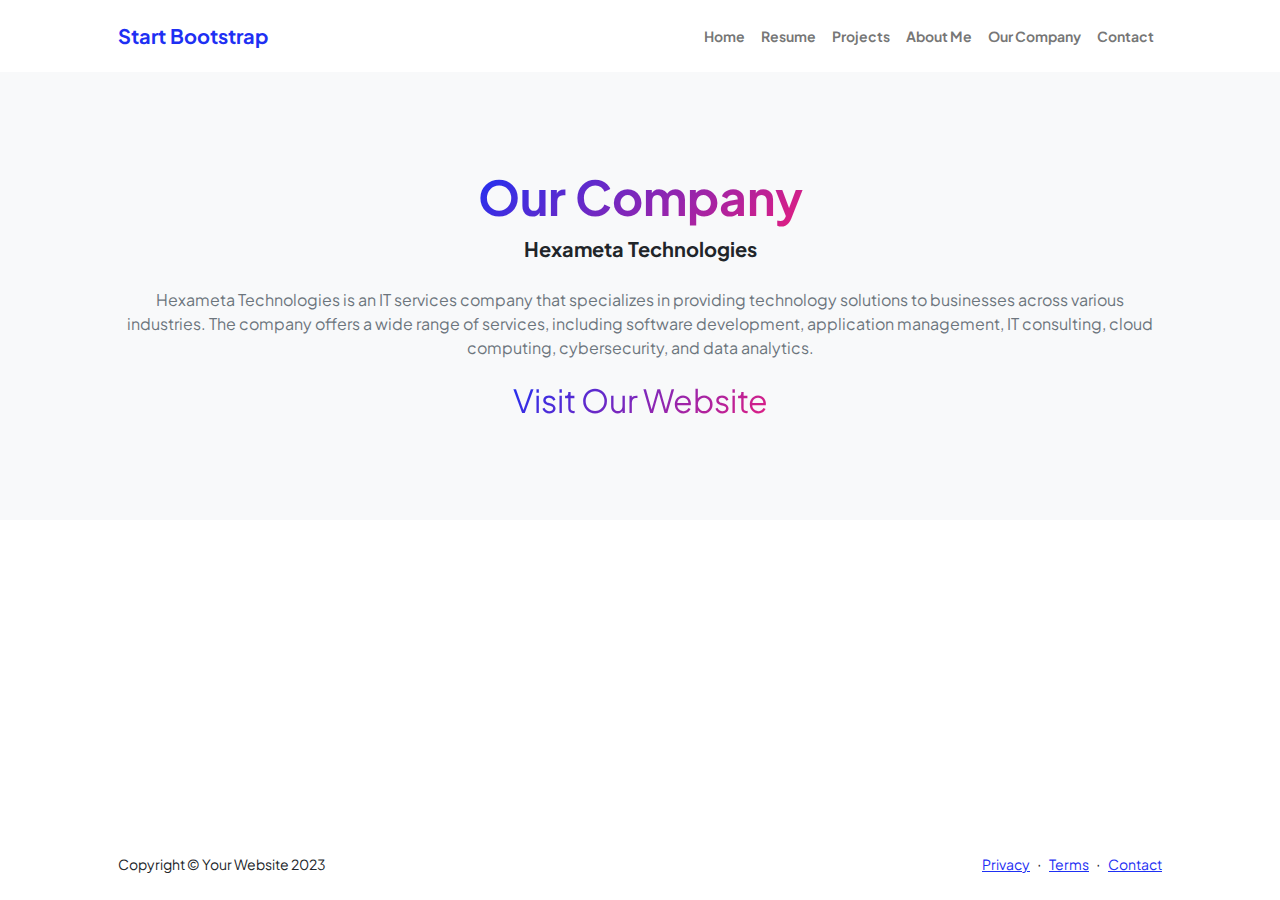
==== commit 1fe4c23e: "feat:About page added but incomplete" ====
--- a/about.html
+++ b/about.html
@@ -1,339 +1,83 @@
-<!doctype html>
-<html class="no-js" lang="zxx">
-
-<head>
-    <meta charset="utf-8">
-    <meta http-equiv="x-ua-compatible" content="ie=edge">
-    <title>Melan</title>
-    <meta name="description" content="">
-    <meta name="viewport" content="width=device-width, initial-scale=1">
-
-    <!-- <link rel="manifest" href="site.webmanifest"> -->
-    <!-- Place favicon.ico in the root directory -->
-
-    <!-- CSS here -->
-    <link rel="stylesheet" href="css/bootstrap.min.css">
-    <link rel="stylesheet" href="css/owl.carousel.min.css">
-    <link rel="stylesheet" href="css/magnific-popup.css">
-    <link rel="stylesheet" href="css/font-awesome.min.css">
-    <link rel="stylesheet" href="css/themify-icons.css">
-    <link rel="stylesheet" href="css/nice-select.css">
-    <link rel="stylesheet" href="css/flaticon.css">
-    <link rel="stylesheet" href="css/gijgo.css">
-    <link rel="stylesheet" href="css/animate.min.css">
-    <link rel="stylesheet" href="css/slick.css">
-    <link rel="stylesheet" href="css/slicknav.css">
-    <link rel="stylesheet" href="css/style.css">
-    <!-- <link rel="stylesheet" href="css/responsive.css"> -->
-</head>
-
-<body>
-    <!--[if lte IE 9]>
-            <p class="browserupgrade">You are using an <strong>outdated</strong> browser. Please <a href="https://browsehappy.com/">upgrade your browser</a> to improve your experience and security.</p>
-        <![endif]-->
-
-    <!-- header-start -->
-    <header>
-        <div class="header-area ">
-            <div id="sticky-header" class="main-header-area">
-                <div class="container-fluid">
-                    <div class="row align-items-center">
-                        <div class="col-xl-3 col-lg-2">
-                            <div class="logo">
-                                <a href="index.html">
-                                    <img src="img/logo.png" alt="">
-                                </a>
-                            </div>
-                        </div>
-                        <div class="col-xl-6 col-lg-7">
-                            <div class="main-menu  d-none d-lg-block">
-                                <nav>
-                                    <ul id="navigation">
-                                        <li><a class="active" href="index.html">home</a></li>
-                                        <li><a href="about.html">About</a></li>
-                                        <li><a href="services.html">Services</a></li>
-                                        <li><a href="#">blog <i class="ti-angle-down"></i></a>
-                                            <ul class="submenu">
-                                                <li><a href="blog.html">blog</a></li>
-                                                <li><a href="single-blog.html">single-blog</a></li>
-                                            </ul>
-                                        </li>
-                                        <li><a href="#">pages <i class="ti-angle-down"></i></a>
-                                            <ul class="submenu">
-                                                 <li><a href="elements.html">elements</a></li>
-                                            </ul>
-                                        </li>
-                                        <li><a href="contact.html">Contact</a></li>
-                                    </ul>
-                                </nav>
-                            </div>
-                        </div>
-                        <div class="col-xl-3 col-lg-3 d-none d-lg-block">
-                            <div class="Appointment">
-                                <div class="book_btn d-none d-lg-block">
-                                    <a  href="#">Contact Me</a>
-                                </div>
-                            </div>
-                        </div>
-                        <div class="col-12">
-                            <div class="mobile_menu d-block d-lg-none"></div>
-                        </div>
-                    </div>
-
-                </div>
-            </div>
-        </div>
-    </header>
-    <!-- header-end -->
-
-    <!-- bradcam_area  -->
-    <div class="bradcam_area bradcam_bg_1">
-        <div class="container">
-            <div class="row">
-                <div class="col-xl-12">
-                    <div class="bradcam_text text-center">
-                        <h3>About Me</h3>
+<!DOCTYPE html>
+<html lang="en">
+    <head>
+        <meta charset="utf-8" />
+        <meta name="viewport" content="width=device-width, initial-scale=1, shrink-to-fit=no" />
+        <meta name="description" content="" />
+        <meta name="author" content="" />
+        <title>Personal - Start Bootstrap Theme</title>
+        <!-- Favicon-->
+        <link rel="icon" type="image/x-icon" href="assets/favicon.ico" />
+        <!-- Custom Google font-->
+        <link rel="preconnect" href="https://fonts.googleapis.com" />
+        <link rel="preconnect" href="https://fonts.gstatic.com" crossorigin />
+        <link href="https://fonts.googleapis.com/css2?family=Plus+Jakarta+Sans:wght@100;200;300;400;500;600;700;800;900&amp;display=swap" rel="stylesheet" />
+        <!-- Bootstrap icons-->
+        <link href="https://cdn.jsdelivr.net/npm/bootstrap-icons@1.8.1/font/bootstrap-icons.css" rel="stylesheet" />
+        <!-- Core theme CSS (includes Bootstrap)-->
+        <link href="css/styles.css" rel="stylesheet" />
+        <link rel="stylesheet" href="css/myStyle.css">
+        <!-- fontawesome -->
+        <link rel="stylesheet" href="https://cdnjs.cloudflare.com/ajax/libs/font-awesome/6.4.0/css/all.min.css" integrity="sha512-iecdLmaskl7CVkqkXNQ/ZH/XLlvWZOJyj7Yy7tcenmpD1ypASozpmT/E0iPtmFIB46ZmdtAc9eNBvH0H/ZpiBw==" crossorigin="anonymous" referrerpolicy="no-referrer" />
+    </head>
+    <body class="d-flex flex-column h-100">
+        <main class="flex-shrink-0">
+            <!-- Navigation-->
+            <nav class="navbar navbar-expand-lg navbar-light bg-white py-3">
+                <div class="container px-5">
+                    <a class="navbar-brand" href="index.html"><span class="fw-bolder text-primary">Start Bootstrap</span></a>
+                    <button class="navbar-toggler" type="button" data-bs-toggle="collapse" data-bs-target="#navbarSupportedContent" aria-controls="navbarSupportedContent" aria-expanded="false" aria-label="Toggle navigation"><span class="navbar-toggler-icon"></span></button>
+                    <div class="collapse navbar-collapse" id="navbarSupportedContent">
+                        <ul class="navbar-nav ms-auto mb-2 mb-lg-0 small fw-bolder">
+                            <li class="nav-item"><a class="nav-link" href="index.html">Home</a></li>
+                            <li class="nav-item"><a class="nav-link" href="resume.html">Resume</a></li>
+                            <li class="nav-item"><a class="nav-link" href="projects.html">Projects</a></li>
+                            <li class="nav-item"><a class="nav-link" href="about.html">About Me</a></li>
+                            <li class="nav-item"><a class="nav-link" href="company.html">Our Company</a></li>
+                            <li class="nav-item"><a class="nav-link" href="contact.html">Contact</a></li>
+                        </ul>
                     </div>
                 </div>
-            </div>
-        </div>
-    </div>
-    <!-- /bradcam_area  -->
-
-    <div class="video_area">
-        <div class="container">
-            <div class="row">
-                <div class="col-xl-12">
-                    <div class="video_wrap">
-                        <div class="thumb">
-                            <img src="img/video/video_bg.png" alt="">
-                            <div class="video_icon">
-                                <a class="popup-video" href="https://www.youtube.com/watch?v=1Prw90PRiJE"> <i class="fa fa-play"></i> </a>
-                            </div>
-                        </div>
-                        <div class="video_text text-center">
-                            <p>Hi there, I am Milan. I am designer, artist, cat  <br>
-                                lover and I would like to share with you some of <br> 
-                                my ideas.</p>
-                        </div>
-                    </div>
-                </div>
-            </div>
-        </div>
-    </div>
-
-
-    <!-- about_me  -->
-    <div class="about_me">
-        <div class="about_large_title d-none d-lg-block">
-                About
-        </div>
-        <div class="container">
-            <div class="row align-items-center">
-                <div class="col-xl-6 col-md-6">
-                    <div class="about_e_details">
-                        <h3>About me</h3>
-                        <p>Lorem ipsum dolor sit amet, consectetur adipiscing elit sed do eiusmod tempor incididunt ut labore et dolore magna aliqua. Quis ipsum suspendisse ultrices gravida Risus com odo viverra maecenas.</p>
-                        <div class="download_cv">
-                            <a class="boxed-btn3" href="#">Download CV</a>
-                        </div>
-                    </div>
-                </div>
-                <div class="col-xl-6 col-md-6">
-                    <div class="about_img">
-                        <div class="color_pattern d-none d-lg-block">
-                            <img src="img/about/color_grid.png" alt="">
-                        </div>
-                        <div class="my_Pic">
-                                <img src="img/about/about.png" alt="">
-                        </div>
-                    </div>
-                </div>
-            </div>
-        </div>
-    </div>
-    <!--/ about_me  -->
-
-    <div class="counter_area">
-        <div class="container">
-            <div class="row">
-                <div class="col-xl-4 col-md-4">
-                    <div class="single_counter text-center">
-                        <h3>
-                            <span class="counter" >520 </span><span>+</span>
-                        </h3>
-                        <p>Total Projects</p>
-                    </div>
-                </div>
-                <div class="col-xl-4 col-md-4">
-                    <div class="single_counter text-center">
-                        <h3>
-                            <span class="counter">244 </span>
-                        </h3>
-                        <p>On Going Projects</p>
-                    </div>
-                </div>
-                <div class="col-xl-4 col-md-4">
-                    <div class="single_counter text-center">
-                        <h3>
-                            <span class="counter">95 </span> <span>%</span>
-                        </h3>
-                        <p>Job Success</p>
-                    </div>
-                </div>
-            </div>
-        </div>
-    </div>
-    <!-- testimonial_area  -->
-    <div class="testimonial_area ">
-            <div class="container">
-                <div class="row">
-                    <div class="col-xl-12">
-                        <div class="testmonial_active owl-carousel">
-                            <div class="single_carousel">
-                                    <div class="single_testmonial text-center">
-                                            <div class="quote">
-                                                <img src="img/testmonial/quote.svg" alt="">
-                                            </div>
-                                            <p>Donec imperdiet congue orci consequat mattis. Donec rutrum porttitor <br> 
-                                                    sollicitudin. Pellentesque id dolor tempor sapien feugiat ultrices nec sed neque.  <br>
-                                                    Fusce ac mattis nulla. Morbi eget ornare dui. </p>
-                                            <div class="testmonial_author">
-                                                <div class="thumb">
-                                                        <img src="img/testmonial/thumb.png" alt="">
-                                                </div>
-                                                <h3>Robert Thomson</h3>
-                                                <span>Business Owner</span>
-                                            </div>
-                                        </div>
-                            </div>
-                            <div class="single_carousel">
-                                    <div class="single_testmonial text-center">
-                                            <div class="quote">
-                                                <img src="img/testmonial/quote.svg" alt="">
-                                            </div>
-                                            <p>Donec imperdiet congue orci consequat mattis. Donec rutrum porttitor <br> 
-                                                    sollicitudin. Pellentesque id dolor tempor sapien feugiat ultrices nec sed neque.  <br>
-                                                    Fusce ac mattis nulla. Morbi eget ornare dui. </p>
-                                            <div class="testmonial_author">
-                                                <div class="thumb">
-                                                        <img src="img/testmonial/thumb.png" alt="">
-                                                </div>
-                                                <h3>Robert Thomson</h3>
-                                                <span>Business Owner</span>
-                                            </div>
-                                        </div>
-                            </div>
-                            <div class="single_carousel">
-                                    <div class="single_testmonial text-center">
-                                            <div class="quote">
-                                                <img src="img/testmonial/quote.svg" alt="">
-                                            </div>
-                                            <p>Donec imperdiet congue orci consequat mattis. Donec rutrum porttitor <br> 
-                                                    sollicitudin. Pellentesque id dolor tempor sapien feugiat ultrices nec sed neque.  <br>
-                                                    Fusce ac mattis nulla. Morbi eget ornare dui. </p>
-                                            <div class="testmonial_author">
-                                                <div class="thumb">
-                                                        <img src="img/testmonial/thumb.png" alt="">
-                                                </div>
-                                                <h3>Robert Thomson</h3>
-                                                <span>Business Owner</span>
-                                            </div>
-                                        </div>
+            </nav>
+            <!-- Header-->
+            
+            <!-- About Section-->
+            <section class="bg-light py-5">
+                <div class="container px-5">
+                    <div class="row gx-5 justify-content-center">
+                        <div class="col-xxl-8">
+                            <div class="text-center my-5">
+                                <h2 class="display-5 fw-bolder"><span class="text-gradient d-inline">Our Company</span></h2>
+                                <p class="lead fw-bolder mb-4 ">Hexameta Technologies</p>
+                                <p class="text-muted">Hexameta Technologies is an IT services company that specializes in providing technology solutions to businesses across various industries. The company offers a wide range of services, including software development, application management, IT consulting, cloud computing, cybersecurity, and data analytics.</p>
+                                <div class="d-flex justify-content-center fs-2 gap-4">
+                                    <a class="text-gradient" href="https://hexameta.in/" target="_blank">Visit Our Website<i class="fa-solid fa-paperclip"></i></a>
+                                  
+                                </div>
                             </div>
                         </div>
                     </div>
                 </div>
-            </div>
-        </div>
-        <!-- /testimonial_area  -->
-    
-    <div class="discuss_projects">
-        <div class="container">
-            <div class="row">
-                <div class="col-xl-12">
-                    <div class="project_text text-center">
-                        <h3>Let’s discuss for a project</h3>
-                        <p>Lorem ipsum dolor sit amet, consectetur adipiscing elit sed do eiusmod tempor <br> incididunt ut labore et dolore magna aliqua.</p>
-                        <a class="boxed-btn3" href="#">Start Talking</a>
+            </section>
+        </main>
+        <!-- Footer-->
+        <footer class="bg-white py-4 mt-auto">
+            <div class="container px-5">
+                <div class="row align-items-center justify-content-between flex-column flex-sm-row">
+                    <div class="col-auto"><div class="small m-0">Copyright &copy; Your Website 2023</div></div>
+                    <div class="col-auto">
+                        <a class="small" href="#!">Privacy</a>
+                        <span class="mx-1">&middot;</span>
+                        <a class="small" href="#!">Terms</a>
+                        <span class="mx-1">&middot;</span>
+                        <a class="small" href="#!">Contact</a>
                     </div>
                 </div>
             </div>
-        </div>
-    </div>
-
-    <!-- footer start -->
-    <footer class="footer">
-        <div class="footer_top">
-            <div class="container">
-                <div class="row">
-                    <div class="col-xl-6 col-md-6">
-                        <div class="menu_links">
-                            <ul>
-                                <li><a href="#">About</a></li>
-                                <li><a href="#">Services</a></li>
-                                <li><a href="#">Portfolio</a></li>
-                            </ul>
-                        </div>
-                    </div>
-                    <div class="col-xl-6 col-md-6">
-                        <div class="socail_links">
-                            <ul>
-                                <li><a href="#"> <i class="fa fa-facebook"></i> </a></li>
-                                <li><a href="#"> <i class="fa fa-twitter"></i> </a></li>
-                                <li><a href="#"> <i class="fa fa-instagram"></i> </a></li>
-                                <li><a href="#"> <i class="fa fa-google-plus"></i> </a></li>
-                            </ul>
-                        </div>
-                    </div>
-                </div>
-            </div>
-        </div>
-        <div class="copy-right_text">
-            <div class="container">
-                <div class="footer_border"></div>
-                <div class="row">
-                    <div class="col-xl-12">
-                        <p class="copy_right text-center">
-                            <!-- Link back to Colorlib can't be removed. Template is licensed under CC BY 3.0. -->
-Copyright &copy;<script>document.write(new Date().getFullYear());</script> All rights reserved | This template is made with <i class="fa fa-heart-o" aria-hidden="true"></i> by <a href="https://colorlib.com" target="_blank">Colorlib</a>
-<!-- Link back to Colorlib can't be removed. Template is licensed under CC BY 3.0. -->
-                        </p>
-                    </div>
-                </div>
-            </div>
-        </div>
-    </footer>
-    <!--/ footer end  -->
-
-    <!-- JS here -->
-    <script src="js/vendor/modernizr-3.5.0.min.js"></script>
-    <script src="js/vendor/jquery-1.12.4.min.js"></script>
-    <script src="js/popper.min.js"></script>
-    <script src="js/bootstrap.min.js"></script>
-    <script src="js/owl.carousel.min.js"></script>
-    <script src="js/isotope.pkgd.min.js"></script>
-    <script src="js/ajax-form.js"></script>
-    <script src="js/waypoints.min.js"></script>
-    <script src="js/jquery.counterup.min.js"></script>
-    <script src="js/imagesloaded.pkgd.min.js"></script>
-    <script src="js/scrollIt.js"></script>
-    <script src="js/jquery.scrollUp.min.js"></script>
-    <script src="js/wow.min.js"></script>
-    <script src="js/nice-select.min.js"></script>
-    <script src="js/jquery.slicknav.min.js"></script>
-    <script src="js/jquery.magnific-popup.min.js"></script>
-    <script src="js/plugins.js"></script>
-    <script src="js/gijgo.min.js"></script>
-
-    <!--contact js-->
-    <script src="js/contact.js"></script>
-    <script src="js/jquery.ajaxchimp.min.js"></script>
-    <script src="js/jquery.form.js"></script>
-    <script src="js/jquery.validate.min.js"></script>
-    <script src="js/mail-script.js"></script>
-
-    <script src="js/main.js"></script>
-</body>
-
-</html>+        </footer>
+        <!-- Bootstrap core JS-->
+        <script src="https://cdn.jsdelivr.net/npm/bootstrap@5.2.3/dist/js/bootstrap.bundle.min.js"></script>
+        <!-- Core theme JS-->
+        <script src="js/scripts.js"></script>
+    </body>
+</html>
--- a/css/myStyle.css
+++ b/css/myStyle.css
@@ -0,0 +1,6 @@
+.project-img{
+    display: flex;
+    justify-content: center;
+    align-items: center;
+    flex-wrap: wrap;
+}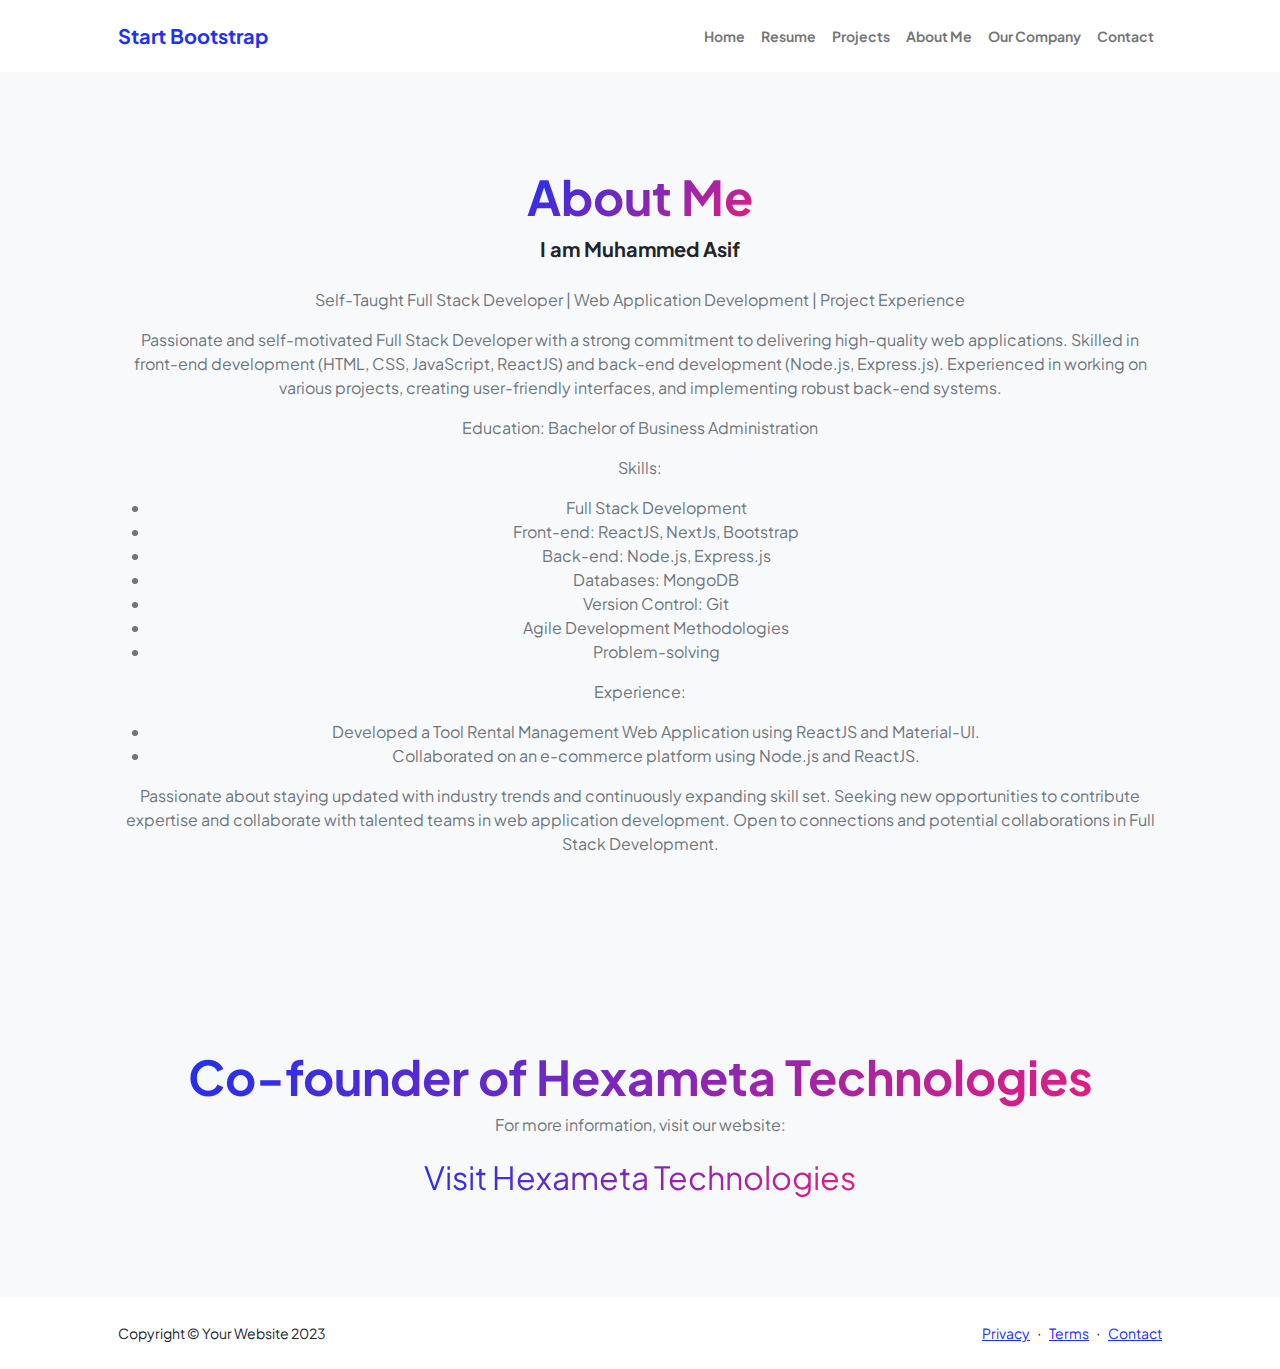
==== commit b33abf72: "update: About page completed" ====
--- a/about.html
+++ b/about.html
@@ -47,18 +47,55 @@
                     <div class="row gx-5 justify-content-center">
                         <div class="col-xxl-8">
                             <div class="text-center my-5">
-                                <h2 class="display-5 fw-bolder"><span class="text-gradient d-inline">Our Company</span></h2>
-                                <p class="lead fw-bolder mb-4 ">Hexameta Technologies</p>
-                                <p class="text-muted">Hexameta Technologies is an IT services company that specializes in providing technology solutions to businesses across various industries. The company offers a wide range of services, including software development, application management, IT consulting, cloud computing, cybersecurity, and data analytics.</p>
+                                <h2 class="display-5 fw-bolder"><span class="text-gradient d-inline">About Me</span></h2>
+                                <p class="lead fw-bolder mb-4">I am Muhammed Asif</p>
+                                <p class="text-muted">Self-Taught Full Stack Developer | Web Application Development | Project Experience</p>
+            
+                                <p class="text-muted">Passionate and self-motivated Full Stack Developer with a strong commitment to delivering high-quality web applications. Skilled in front-end development (HTML, CSS, JavaScript, ReactJS) and back-end development (Node.js, Express.js). Experienced in working on various projects, creating user-friendly interfaces, and implementing robust back-end systems.</p>
+            
+                                <p class="text-muted">Education: Bachelor of Business Administration</p>
+            
+                                <p class="text-muted">Skills:</p>
+                                <ul class="text-muted">
+                                    <li>Full Stack Development</li>
+                                    <li>Front-end: ReactJS, NextJs, Bootstrap</li>
+                                    <li>Back-end: Node.js, Express.js</li>
+                                    <li>Databases: MongoDB</li>
+                                    <li>Version Control: Git</li>
+                                    <li>Agile Development Methodologies</li>
+                                    <li>Problem-solving</li>
+                                </ul>
+            
+                                <p class="text-muted">Experience:</p>
+                                <ul class="text-muted">
+                                    <li>Developed a Tool Rental Management Web Application using ReactJS and Material-UI.</li>
+                                    <li>Collaborated on an e-commerce platform using Node.js and ReactJS.</li>
+                                </ul>
+            
+                                <p class="text-muted">Passionate about staying updated with industry trends and continuously expanding skill set. Seeking new opportunities to contribute expertise and collaborate with talented teams in web application development. Open to connections and potential collaborations in Full Stack Development.</p>
+            
+                            </div>
+                        </div>
+                    </div>
+                </div>
+            </section>
+            
+            <section class="bg-light py-5">
+                <div class="container px-5">
+                    <div class="row gx-5 justify-content-center">
+                        <div class="col-xxl-8">
+                            <div class="text-center my-5">
+                                <h2 class="display-5 fw-bolder"><span class="text-gradient d-inline">Co-founder of Hexameta Technologies</span></h2>
+                                <p class="text-muted">For more information, visit our website:</p>
                                 <div class="d-flex justify-content-center fs-2 gap-4">
-                                    <a class="text-gradient" href="https://hexameta.in/" target="_blank">Visit Our Website<i class="fa-solid fa-paperclip"></i></a>
-                                  
+                                    <a class="text-gradient" href="https://hexameta.in/" target="_blank">Visit Hexameta Technologies<i class="fa-solid fa-paperclip"></i></a>
                                 </div>
                             </div>
                         </div>
                     </div>
                 </div>
             </section>
+            
         </main>
         <!-- Footer-->
         <footer class="bg-white py-4 mt-auto">
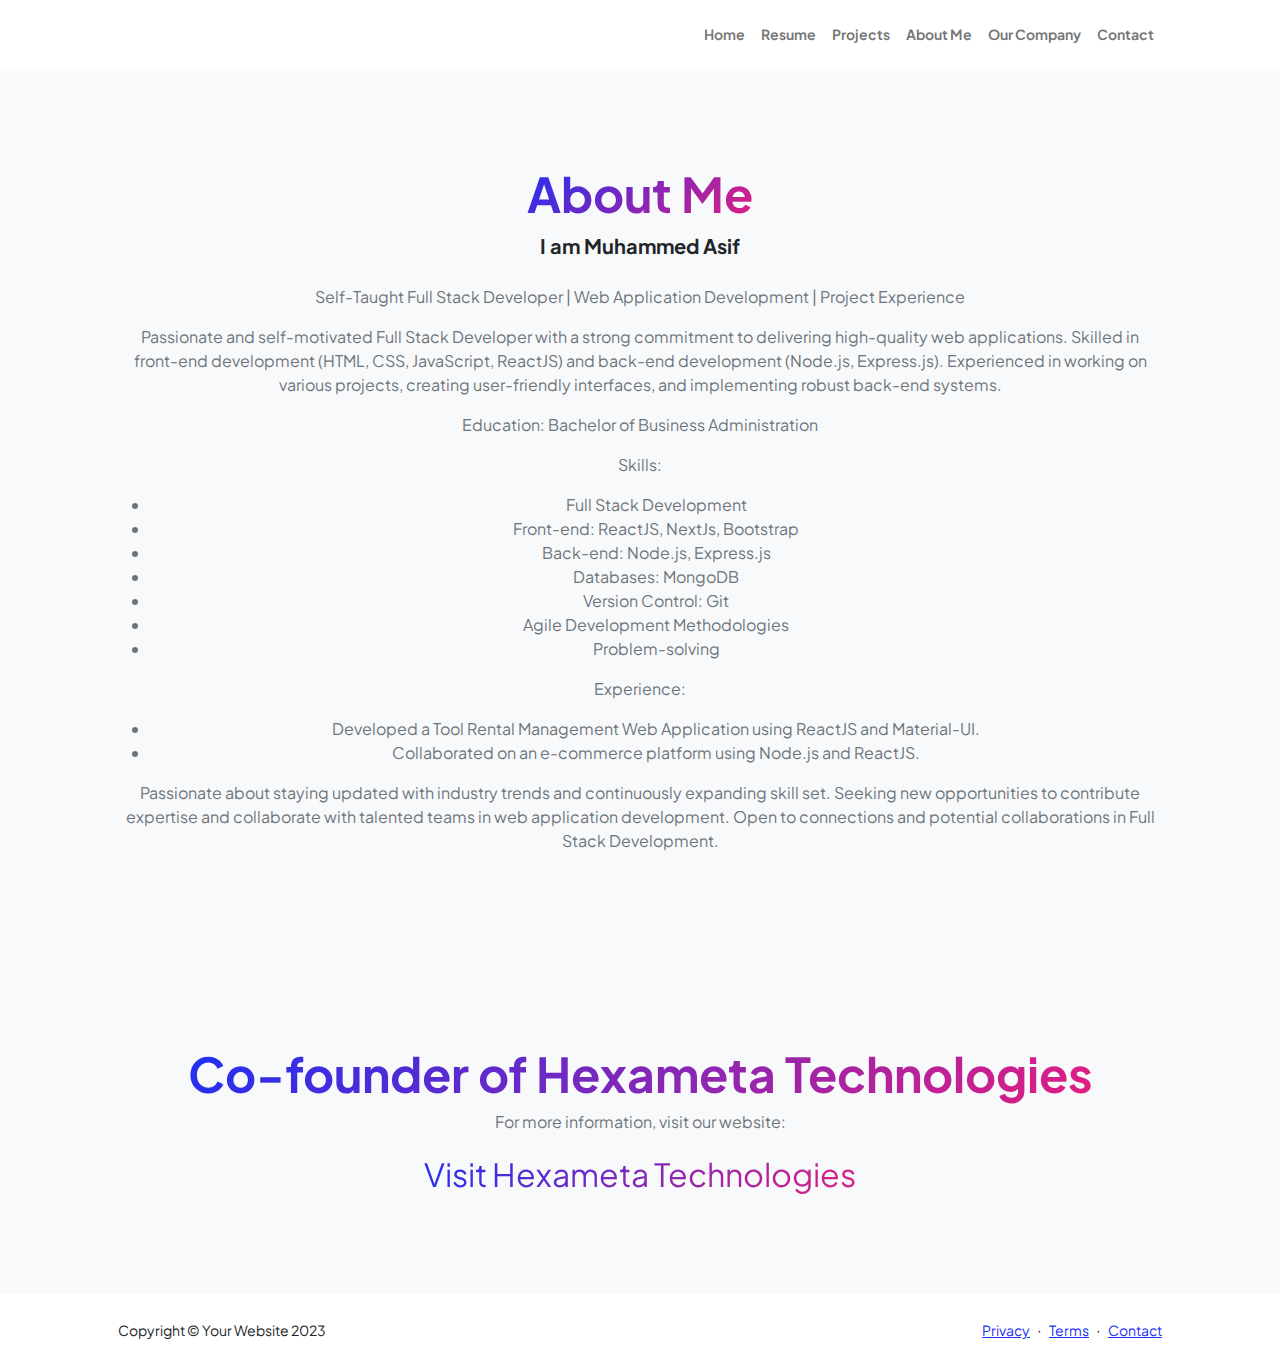
==== commit 76ec12de: "personal website permonace Desktop=90+ but mobile below 90" ====
--- a/about.html
+++ b/about.html
@@ -16,7 +16,7 @@
         <link href="https://cdn.jsdelivr.net/npm/bootstrap-icons@1.8.1/font/bootstrap-icons.css" rel="stylesheet" />
         <!-- Core theme CSS (includes Bootstrap)-->
         <link href="css/styles.css" rel="stylesheet" />
-        <link rel="stylesheet" href="css/myStyle.css">
+      
         <!-- fontawesome -->
         <link rel="stylesheet" href="https://cdnjs.cloudflare.com/ajax/libs/font-awesome/6.4.0/css/all.min.css" integrity="sha512-iecdLmaskl7CVkqkXNQ/ZH/XLlvWZOJyj7Yy7tcenmpD1ypASozpmT/E0iPtmFIB46ZmdtAc9eNBvH0H/ZpiBw==" crossorigin="anonymous" referrerpolicy="no-referrer" />
     </head>
@@ -25,7 +25,7 @@
             <!-- Navigation-->
             <nav class="navbar navbar-expand-lg navbar-light bg-white py-3">
                 <div class="container px-5">
-                    <a class="navbar-brand" href="index.html"><span class="fw-bolder text-primary">Start Bootstrap</span></a>
+           
                     <button class="navbar-toggler" type="button" data-bs-toggle="collapse" data-bs-target="#navbarSupportedContent" aria-controls="navbarSupportedContent" aria-expanded="false" aria-label="Toggle navigation"><span class="navbar-toggler-icon"></span></button>
                     <div class="collapse navbar-collapse" id="navbarSupportedContent">
                         <ul class="navbar-nav ms-auto mb-2 mb-lg-0 small fw-bolder">
@@ -115,6 +115,6 @@
         <!-- Bootstrap core JS-->
         <script src="https://cdn.jsdelivr.net/npm/bootstrap@5.2.3/dist/js/bootstrap.bundle.min.js"></script>
         <!-- Core theme JS-->
-        <script src="js/scripts.js"></script>
+     
     </body>
 </html>
